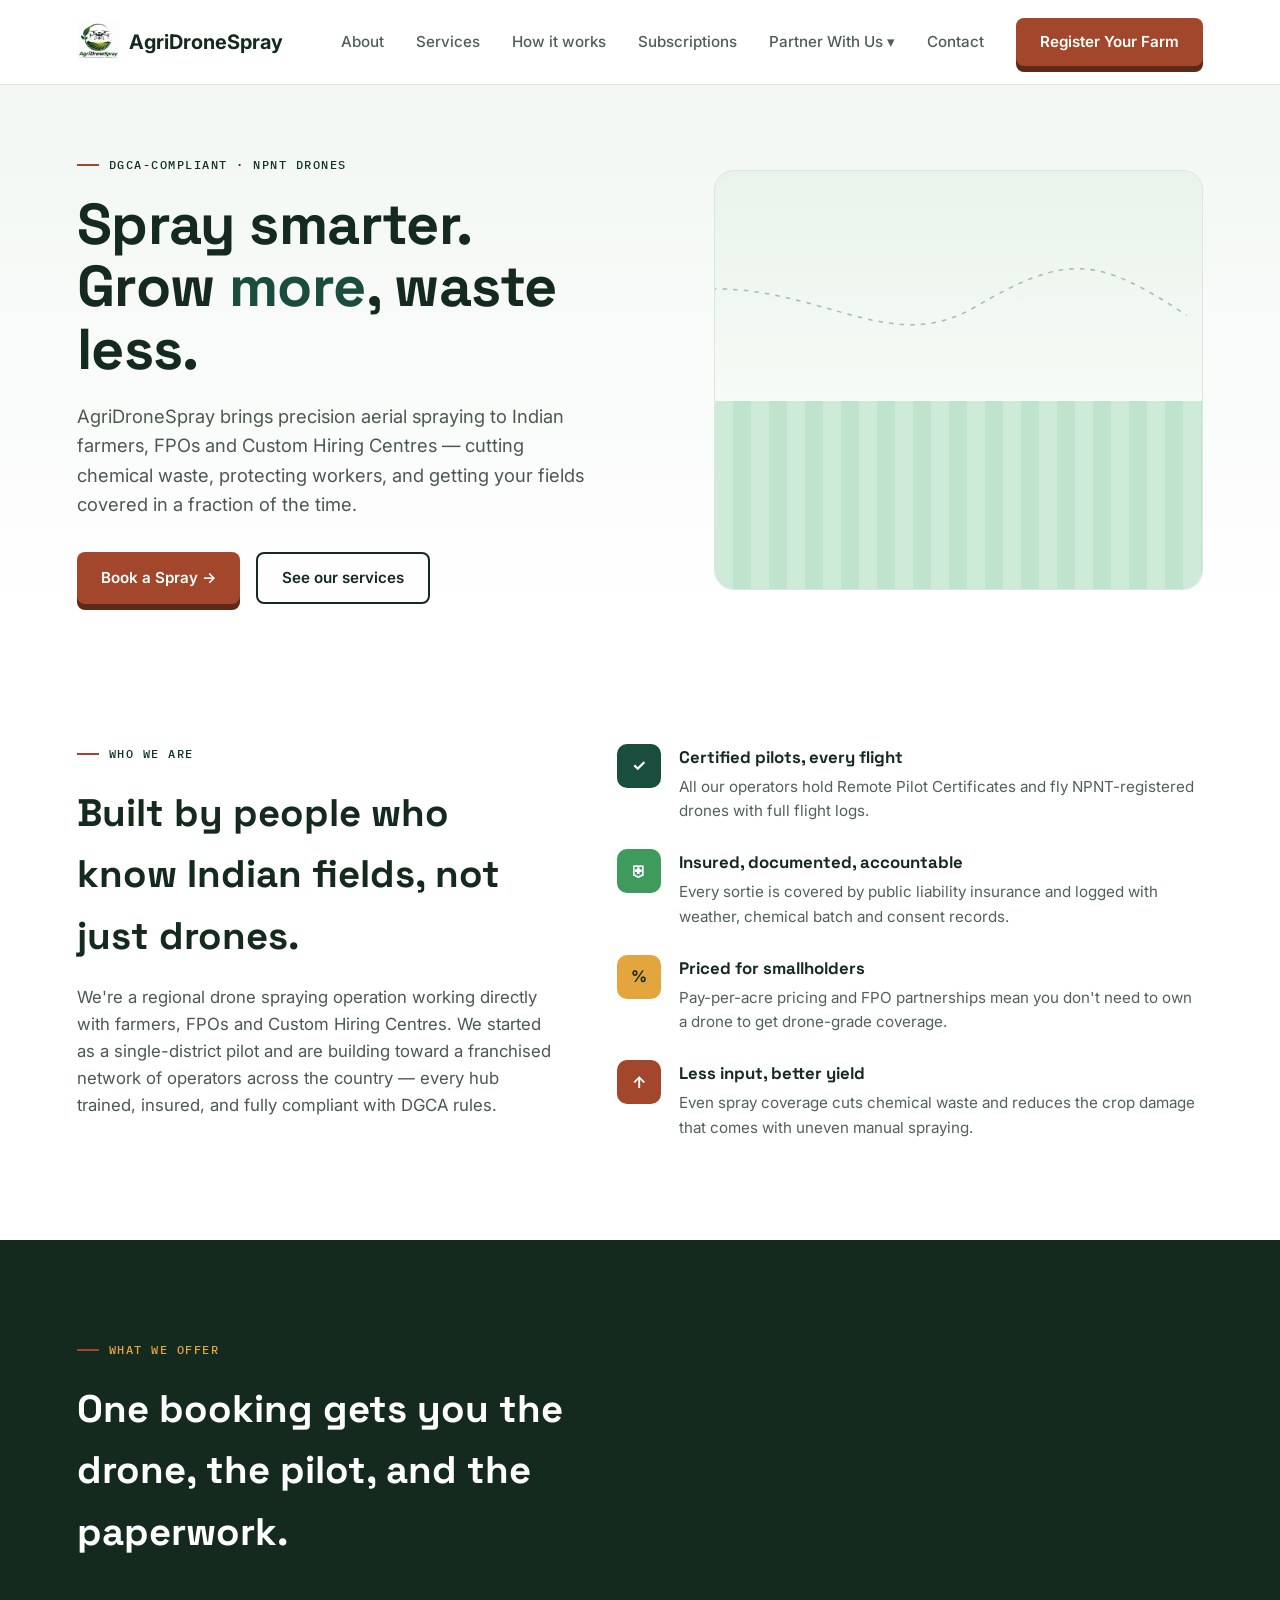
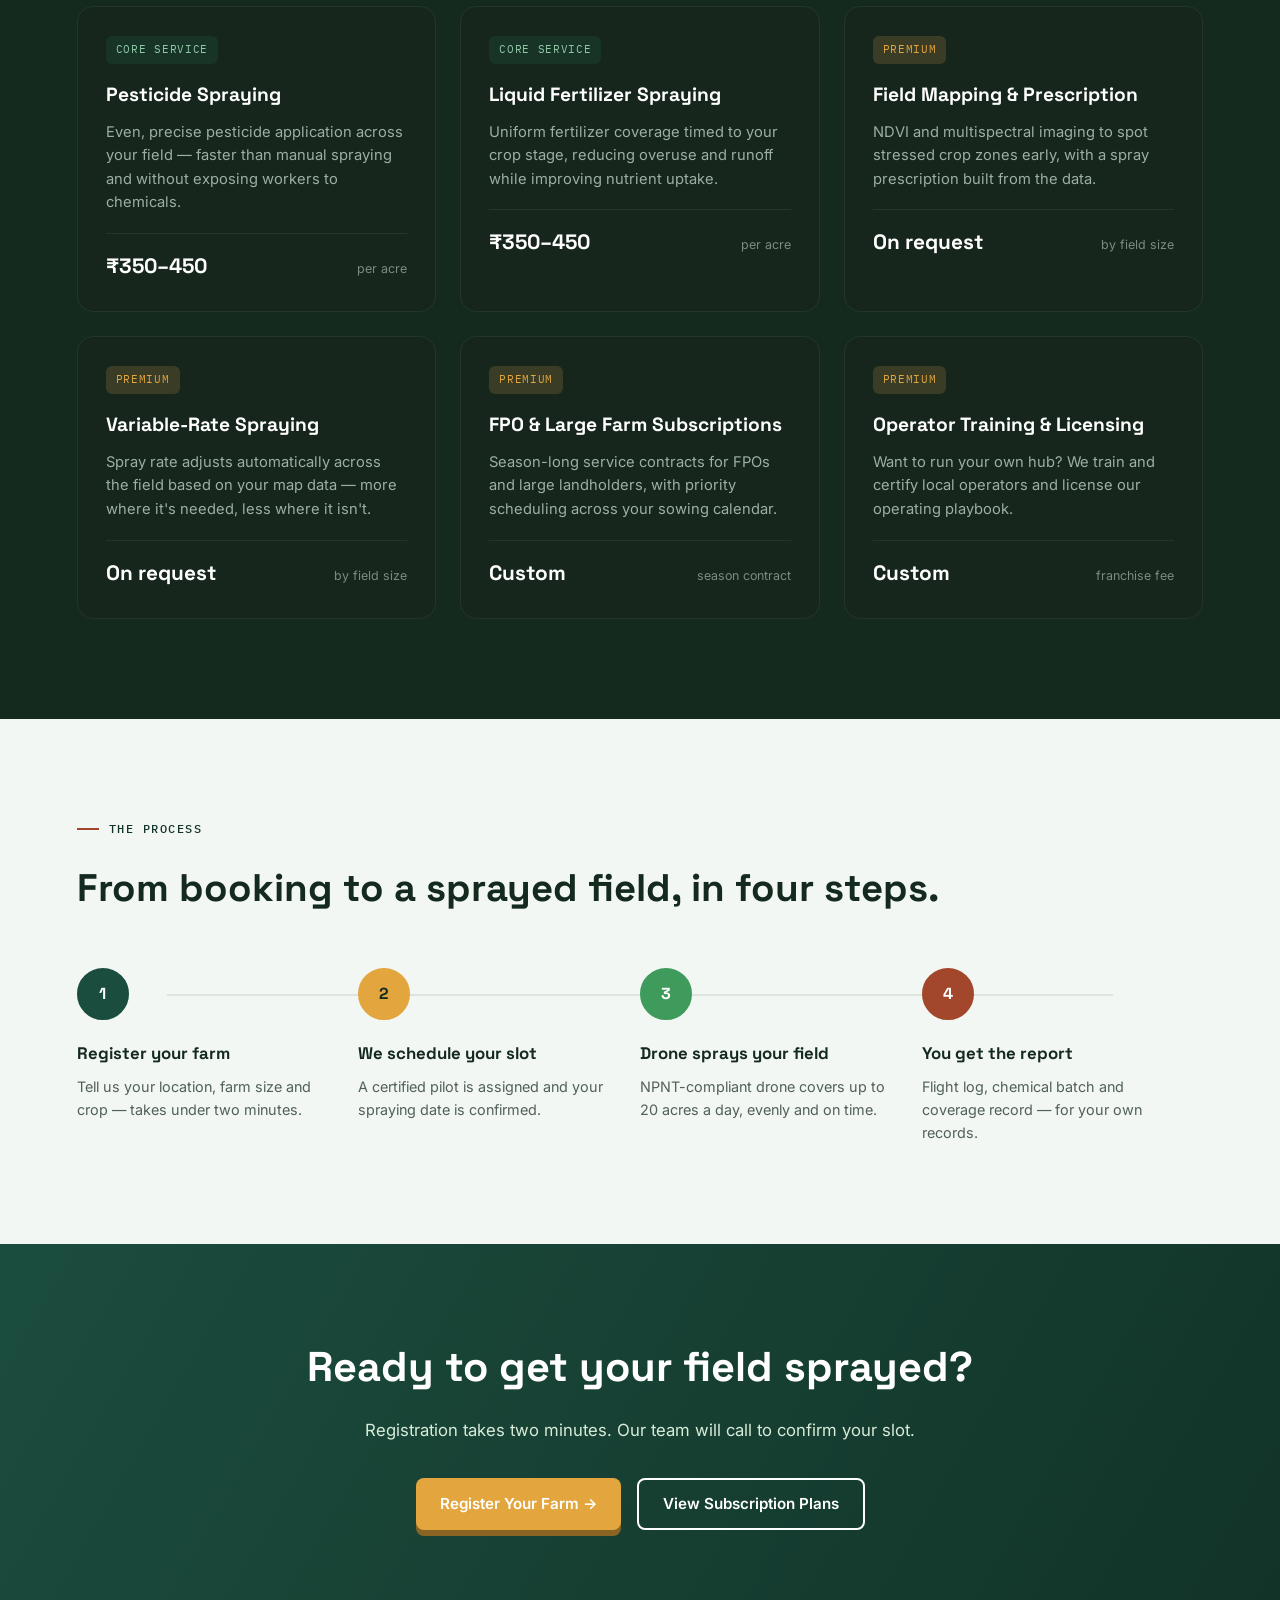
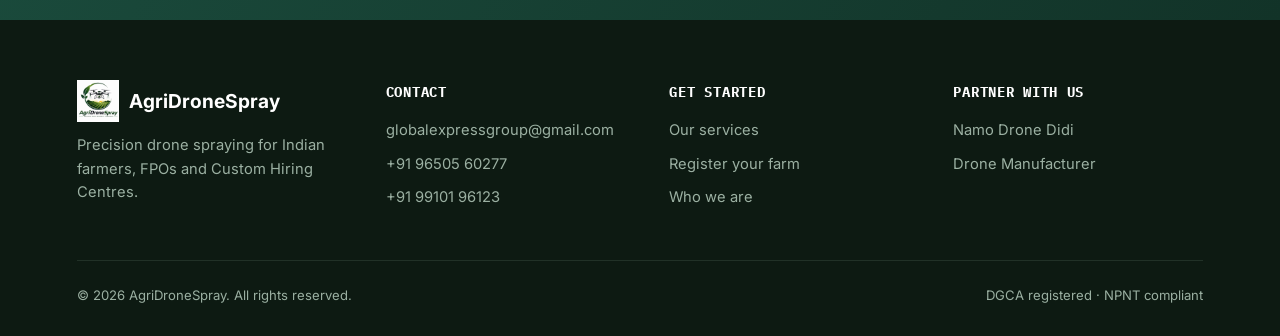
==== index.html @ b26be1b6 "Renamed file" ====
<!DOCTYPE html>
<html lang="en">
<head>
<meta charset="UTF-8">
<meta name="viewport" content="width=device-width, initial-scale=1.0">
<title>AgriDroneSpray — Precision Drone Spraying for Indian Farms</title>
<link rel="icon" type="image/png" href="images/agrilogo.png">
<link rel="preconnect" href="https://fonts.googleapis.com">
<link href="https://fonts.googleapis.com/css2?family=Space+Grotesk:wght@500;600;700&family=Inter:wght@400;500;600;700&family=IBM+Plex+Mono:wght@500&display=swap" rel="stylesheet">
<link rel="stylesheet" href="style.css">
</head>
<body>
<div id="home-page">

  <nav>
    <div class="logo">
    <img src="images/agrilogo.png" alt="Agri Logo" class="logo-mark">
      AgriDroneSpray
    </div>
    <div class="nav-links">
      <a class="link" href="#about">About</a>
      <a class="link" href="#services">Services</a>
      <a class="link" href="#how">How it works</a>
      <a class="link" onclick="showPage('subscribe')" style="cursor:pointer;">Subscriptions</a>
      <div class="dropdown" id="partner-dropdown">
        <a class="link dropdown-toggle" onclick="toggleDropdown(event)">Partner With Us ▾</a>
        <div class="dropdown-menu">
          <a href="https://docs.google.com/forms/d/e/1FAIpQLSezo7x4SZkI5Ug528nwZWpwgu4HiYxoPdIJz7jRpflZesdfiA/viewform?usp=publish-editor" target="_blank" rel="noopener noreferrer">Namo Drone Didi<span class="sub-label">Register as a woman drone pilot</span></a>
          <a href="https://docs.google.com/forms/d/e/1FAIpQLSfd8u_MVBABeG5TDL6mk4-8PeZevK_sm74b-hEuBDDJDRCDsw/viewform?usp=publish-editor" target="_blank" rel="noopener noreferrer">Drone Manufacturer<span class="sub-label">Register as a hardware supplier</span></a>
        </div>
      </div>
      <a class="link" href="#contact">Contact</a>
      <a class="btn btn-primary" href="https://docs.google.com/forms/d/e/1FAIpQLScYnKKK-byx_Y8SdkagxnxbbaeSUS8AXygkr1INLG9EoblY4w/viewform?usp=publish-editor" target="_blank" rel="noopener noreferrer">Register Your Farm</a>
    </div>
  </nav>

  <section class="hero">
    <div>
      <div class="eyebrow">DGCA-compliant · NPNT drones</div>
      <h1>Spray smarter.<br>Grow <span class="hl">more</span>, waste less.</h1>
      <p class="sub">AgriDroneSpray brings precision aerial spraying to Indian farmers, FPOs and Custom Hiring Centres — cutting chemical waste, protecting workers, and getting your fields covered in a fraction of the time.</p>
      <div class="hero-ctas">
        <a class="btn btn-primary" href="https://docs.google.com/forms/d/e/1FAIpQLScYnKKK-byx_Y8SdkagxnxbbaeSUS8AXygkr1INLG9EoblY4w/viewform?usp=publish-editor" target="_blank" rel="noopener noreferrer">Book a Spray →</a>
        <a class="btn btn-outline" href="#services">See our services</a>
      </div>

    </div>

    <div class="scene" aria-hidden="true">
      <div class="field-rows"></div>
      <svg class="flight-path" viewBox="0 0 640 260" width="100%" height="100%">
        <path class="path-line" d="M -60 40 C 120 10, 220 130, 340 60 S 500 -10, 620 70" stroke="#1B4D3E" stroke-width="2" fill="none" opacity="0.35"/>
        <g class="drone-group">
          <g transform="translate(-18,-14)">
            <circle cx="0" cy="24" r="3" fill="#3E9B5C" class="droplet"/>
            <circle cx="10" cy="24" r="3" fill="#3E9B5C" class="droplet"/>
            <circle cx="20" cy="24" r="3" fill="#3E9B5C" class="droplet"/>
            <line x1="-4" y1="4" x2="36" y2="4" stroke="#152A1F" stroke-width="2"/>
            <line x1="16" y1="-6" x2="16" y2="14" stroke="#152A1F" stroke-width="2"/>
            <circle cx="-4" cy="4" r="6" fill="none" stroke="#1B4D3E" stroke-width="2"/>
            <circle cx="36" cy="4" r="6" fill="none" stroke="#1B4D3E" stroke-width="2"/>
            <rect x="10" y="2" width="12" height="8" rx="2" fill="#E3A63E"/>
          </g>
        </g>
      </svg>
    </div>
  </section>


  <section class="about" id="about">
    <div class="about-grid">
      <div>
        <div class="eyebrow">Who we are</div>
        <h2>Built by people who know Indian fields, not just drones.</h2>
        <p class="about-lead" style="margin-top:18px;">We're a regional drone spraying operation working directly with farmers, FPOs and Custom Hiring Centres. We started as a single-district pilot and are building toward a franchised network of operators across the country — every hub trained, insured, and fully compliant with DGCA rules.</p>
      </div>
      <div class="value-list">
        <div class="value-item">
          <div class="value-icon" style="background:var(--cobalt);">✓</div>
          <div><h3>Certified pilots, every flight</h3><p>All our operators hold Remote Pilot Certificates and fly NPNT-registered drones with full flight logs.</p></div>
        </div>
        <div class="value-item">
          <div class="value-icon" style="background:var(--leaf);">⛨</div>
          <div><h3>Insured, documented, accountable</h3><p>Every sortie is covered by public liability insurance and logged with weather, chemical batch and consent records.</p></div>
        </div>
        <div class="value-item">
          <div class="value-icon" style="background:var(--marigold); color:var(--ink);">%</div>
          <div><h3>Priced for smallholders</h3><p>Pay-per-acre pricing and FPO partnerships mean you don't need to own a drone to get drone-grade coverage.</p></div>
        </div>
        <div class="value-item">
          <div class="value-icon" style="background:var(--chili);">↑</div>
          <div><h3>Less input, better yield</h3><p>Even spray coverage cuts chemical waste and reduces the crop damage that comes with uneven manual spraying.</p></div>
        </div>
      </div>
    </div>
  </section>

 
  <section class="services" id="services">
    <div class="eyebrow">What we offer</div>
    <h2>One booking gets you the drone, the pilot, and the paperwork.</h2>
    <div class="service-grid">
      <div class="service-card">
        <span class="tag tag-core">Core service</span>
        <h3>Pesticide Spraying</h3>
        <p>Even, precise pesticide application across your field — faster than manual spraying and without exposing workers to chemicals.</p>
        <div class="price-row"><span class="price">₹350–450</span><span class="price-unit">per acre</span></div>
      </div>
      <div class="service-card">
        <span class="tag tag-core">Core service</span>
        <h3>Liquid Fertilizer Spraying</h3>
        <p>Uniform fertilizer coverage timed to your crop stage, reducing overuse and runoff while improving nutrient uptake.</p>
        <div class="price-row"><span class="price">₹350–450</span><span class="price-unit">per acre</span></div>
      </div>
      <div class="service-card">
        <span class="tag tag-premium">Premium</span>
        <h3>Field Mapping & Prescription</h3>
        <p>NDVI and multispectral imaging to spot stressed crop zones early, with a spray prescription built from the data.</p>
        <div class="price-row"><span class="price">On request</span><span class="price-unit">by field size</span></div>
      </div>
      <div class="service-card">
        <span class="tag tag-premium">Premium</span>
        <h3>Variable-Rate Spraying</h3>
        <p>Spray rate adjusts automatically across the field based on your map data — more where it's needed, less where it isn't.</p>
        <div class="price-row"><span class="price">On request</span><span class="price-unit">by field size</span></div>
      </div>
      <div class="service-card">
        <span class="tag tag-premium">Premium</span>
        <h3>FPO & Large Farm Subscriptions</h3>
        <p>Season-long service contracts for FPOs and large landholders, with priority scheduling across your sowing calendar.</p>
        <div class="price-row"><span class="price">Custom</span><span class="price-unit">season contract</span></div>
      </div>
      <div class="service-card">
        <span class="tag tag-premium">Premium</span>
        <h3>Operator Training & Licensing</h3>
        <p>Want to run your own hub? We train and certify local operators and license our operating playbook.</p>
        <div class="price-row"><span class="price">Custom</span><span class="price-unit">franchise fee</span></div>
      </div>
    </div>
  </section>

  
  <section class="how" id="how">
    <div class="eyebrow">The process</div>
    <h2>From booking to a sprayed field, in four steps.</h2>
    <div class="steps">
      <div class="step">
        <div class="step-num">1</div>
        <h3>Register your farm</h3>
        <p>Tell us your location, farm size and crop — takes under two minutes.</p>
      </div>
      <div class="step">
        <div class="step-num">2</div>
        <h3>We schedule your slot</h3>
        <p>A certified pilot is assigned and your spraying date is confirmed.</p>
      </div>
      <div class="step">
        <div class="step-num">3</div>
        <h3>Drone sprays your field</h3>
        <p>NPNT-compliant drone covers up to 20 acres a day, evenly and on time.</p>
      </div>
      <div class="step">
        <div class="step-num">4</div>
        <h3>You get the report</h3>
        <p>Flight log, chemical batch and coverage record — for your own records.</p>
      </div>
    </div>
  </section>

 
  <section class="cta-band">
    <h2>Ready to get your field sprayed?</h2>
    <p>Registration takes two minutes. Our team will call to confirm your slot.</p>
    <div style="display:flex; gap:16px; justify-content:center; flex-wrap:wrap;">
      <a class="btn btn-primary" href="https://docs.google.com/forms/d/e/1FAIpQLScYnKKK-byx_Y8SdkagxnxbbaeSUS8AXygkr1INLG9EoblY4w/viewform?usp=publish-editor" target="_blank" rel="noopener noreferrer">Register Your Farm →</a>
      <a class="btn btn-outline" style="border-color:white; color:white;" onclick="showPage('subscribe')">View Subscription Plans</a>
    </div>
  </section>

 
  <footer id="contact">
    <div class="footer-grid">
      <div>
        <div class="footer-logo" style="display:flex; align-items:center; gap:10px;">
          <img src="images/agrilogo.png" alt="Agri Logo" class="logo-mark">
          AgriDroneSpray
        </div>
        <p style="max-width:280px;">Precision drone spraying for Indian farmers, FPOs and Custom Hiring Centres.</p>
      </div>
      <div>
        <h4>Contact</h4>
        <a href="mailto:globalexpressgroup@gmail.com">globalexpressgroup@gmail.com</a>
        <a href="tel:+919650560277">+91 96505 60277</a>
        <a href="tel:+919910196123">+91 99101 96123</a>
      </div>
      <div>
        <h4>Get started</h4>
        <a href="#services">Our services</a>
        <a href="https://docs.google.com/forms/d/e/1FAIpQLScYnKKK-byx_Y8SdkagxnxbbaeSUS8AXygkr1INLG9EoblY4w/viewform?usp=publish-editor" target="_blank" rel="noopener noreferrer">Register your farm</a>
        <a href="#about">Who we are</a>
      </div>
      <div>
        <h4>Partner with us</h4>
        <a href="https://docs.google.com/forms/d/e/1FAIpQLSezo7x4SZkI5Ug528nwZWpwgu4HiYxoPdIJz7jRpflZesdfiA/viewform?usp=publish-editor" target="_blank" rel="noopener noreferrer">Namo Drone Didi</a>
        <a href="https://docs.google.com/forms/d/e/1FAIpQLSfd8u_MVBABeG5TDL6mk4-8PeZevK_sm74b-hEuBDDJDRCDsw/viewform?usp=publish-editor" target="_blank" rel="noopener noreferrer">Drone Manufacturer</a>
      </div>
    </div>
    <div class="bottom-bar">
      <span>© 2026 AgriDroneSpray. All rights reserved.</span>
      <span>DGCA registered · NPNT compliant</span>
    </div>
  </footer>
</div>

<div id="subscribe-page">
  <nav>
    <div class="logo">
      <img src="images/agrilogo.png" alt="Agri Logo" class="logo-mark">
      AgriDroneSpray
    </div>
    <div class="nav-links">
      <a class="btn btn-outline" onclick="showPage('home')">← Back to Home</a>
    </div>
  </nav>

  <div class="plans-hero">
    <div class="eyebrow" style="justify-content:center;">Subscription plans</div>
    <h1>Pick a plan, we'll cover the rest of the season</h1>
    <p>Subscribe once and skip re-booking for every spray — our team confirms each visit with you in advance.</p>
  </div>

  <div class="plans-grid" id="plans-grid">
    <div class="plan-card">
      <h3>Pay-As-You-Spray</h3>
      <p class="plan-desc">No commitment — book and pay for each visit as you need it.</p>
      <div class="plan-price">₹350–450<span class="unit"> / acre / visit</span></div>
      <ul class="plan-features">
        <li>Pesticide or fertilizer spraying</li>
        <li>Certified pilot & NPNT-compliant drone</li>
        <li>Flight log & coverage report</li>
        <li>Book any time, no lock-in</li>
      </ul>
      <button class="btn btn-outline btn-block" onclick="openSubscriptionForm('Pay-As-You-Spray')">Subscribe Now</button>
    </div>

    <div class="plan-card featured">
      <span class="plan-badge">Most popular</span>
      <h3>Seasonal Plan</h3>
      <p class="plan-desc">Two scheduled sprayings across your crop's growth cycle, at a discounted rate.</p>
      <div class="plan-price">₹640<span class="unit"> / acre / season</span></div>
      <ul class="plan-features">
        <li>2 sprayings across the season</li>
        <li>Priority scheduling over pay-per-visit</li>
        <li>Free field consultation before first visit</li>
        <li>Locked-in seasonal rate</li>
      </ul>
      <button class="btn btn-primary btn-block" onclick="openSubscriptionForm('Seasonal Plan')">Subscribe Now</button>
    </div>

    <div class="plan-card">
      <h3>Annual Grower Plan</h3>
      <p class="plan-desc">Best for multi-crop farms and FPOs spraying across more than one season a year.</p>
      <div class="plan-price">₹1,150<span class="unit"> / acre / year</span></div>
      <ul class="plan-features">
        <li>Up to 4 sprayings across the year</li>
        <li>Top priority scheduling</li>
        <li>Free NDVI field map, once a year</li>
        <li>Dedicated account contact</li>
      </ul>
      <button class="btn btn-outline btn-block" onclick="openSubscriptionForm('Annual Grower Plan')">Subscribe Now</button>
    </div>
  </div>
</div>

<script src="script.js"></script>
<script>
 
  var GOOGLE_FORMS = {
    subscription: "https://docs.google.com/forms/d/e/1FAIpQLScl67FDe9LzOm6SFFsbCEMr2iofjRhIvAct-5kkSAQ00BEtBw/viewform?usp=publish-editor"
  };

  function openSubscriptionForm(planName) {
    var url = GOOGLE_FORMS.subscription + "?usp=pp_url&entry.111111111=" + encodeURIComponent(planName);
    window.open(url, "_blank", "noopener,noreferrer");
  }
</script>

</body>
</html>
---- style.css ----
:root{
    --ink:#152A1F;
    --paper:#FFFFFF;
    --cobalt:#1B4D3E;
    --cobalt-dark:#123328;
    --marigold:#E3A63E;
    --chili:#A2472B;
    --leaf:#3E9B5C;
    --mist:#F2F7F3;
    --line:#DCE6DE;
  }
  *{box-sizing:border-box; margin:0; padding:0;}
  html{scroll-behavior:smooth;}
  body{
    font-family:'Inter', sans-serif;
    color:var(--ink);
    background:var(--paper);
    line-height:1.6;
    overflow-x:hidden;
  }
  h1,h2,h3,.display{font-family:'Space Grotesk', sans-serif;}
  .mono{font-family:'IBM Plex Mono', monospace; letter-spacing:0.04em; text-transform:uppercase;}
  a{color:inherit; text-decoration:none;}
  img{max-width:100%; display:block;}

  /* ---------- NAV ---------- */
  nav{
    position:sticky; top:0; z-index:100;
    display:flex; align-items:center; justify-content:space-between;
    padding:18px 6vw;
    background:rgba(255,255,255,0.92);
    backdrop-filter:blur(8px);
    border-bottom:1px solid var(--line);
  }
  .logo{display:flex; align-items:center; gap:10px; font-weight:700; font-size:1.25rem;}
  .logo-mark{width:42px; height:42px; flex-shrink:0; object-fit:contain;}
  .nav-links{display:flex; align-items:center; gap:32px;}
  .nav-links a.link{font-size:0.95rem; font-weight:500; color:var(--ink); opacity:0.75; transition:opacity .2s;}
  .nav-links a.link:hover{opacity:1;}
  .dropdown{position:relative;}
  .dropdown-toggle{cursor:pointer; display:inline-flex; align-items:center; gap:4px;}
  .dropdown-menu{
    position:absolute; top:160%; left:0; background:white; border:1px solid var(--line);
    border-radius:12px; box-shadow:0 16px 36px -14px rgba(20,27,34,0.25); min-width:250px;
    padding:8px; display:none; flex-direction:column; gap:2px; z-index:50;
  }
  .dropdown.open .dropdown-menu{display:flex;}
  .dropdown-menu a{padding:10px 12px; border-radius:8px; font-size:0.9rem; font-weight:600; color:var(--ink); opacity:1; display:block;}
  .dropdown-menu a:hover{background:var(--mist);}
  .dropdown-menu a .sub-label{display:block; font-size:0.78rem; color:#7C8B7F; font-weight:400; margin-top:2px;}
  .btn{
    display:inline-flex; align-items:center; justify-content:center; gap:8px;
    padding:12px 24px; border-radius:8px; font-weight:600; font-size:0.95rem;
    cursor:pointer; border:none; transition:transform .15s ease, box-shadow .15s ease;
  }
  .btn:hover{transform:translateY(-2px);}
  .btn-primary{background:var(--chili); color:white; box-shadow:0 6px 0 #5C2A18;}
  .btn-primary:hover{box-shadow:0 8px 0 #5C2A18;}
  .btn-primary:active{transform:translateY(2px); box-shadow:0 3px 0 #5C2A18;}
  .btn-outline{background:transparent; color:var(--ink); border:2px solid var(--ink);}
  .btn-block{width:100%;}

  section{padding:100px 6vw;}
  .eyebrow{
    font-family:'IBM Plex Mono', monospace; font-size:0.78rem; letter-spacing:0.12em;
    text-transform:uppercase; color:var(--cobalt-dark); font-weight:500;
    display:flex; align-items:center; gap:10px; margin-bottom:18px;
  }
  .eyebrow::before{content:''; width:22px; height:2px; background:var(--chili); display:inline-block;}

  /* ---------- HERO ---------- */
  .hero{
    padding:70px 6vw 40px;
    display:grid; grid-template-columns:1.1fr 0.9fr; gap:40px; align-items:center;
    background:linear-gradient(180deg, var(--mist) 0%, #ffffff 100%);
  }
  .hero h1{font-size:clamp(2.4rem, 4.5vw, 3.6rem); line-height:1.08; font-weight:700; letter-spacing:-0.01em;}
  .hero h1 .hl{color:var(--cobalt);}
  .hero p.sub{font-size:1.15rem; color:#4B5850; margin:22px 0 32px; max-width:520px;}
  .hero-ctas{display:flex; gap:16px; flex-wrap:wrap;}
  .hero-stats{display:flex; gap:34px; margin-top:48px; flex-wrap:wrap;}
  .stat-num{font-family:'Space Grotesk'; font-size:1.7rem; font-weight:700; color:var(--ink);}
  .stat-label{font-size:0.82rem; color:#5F6E64; font-family:'IBM Plex Mono'; text-transform:uppercase; letter-spacing:0.05em;}

  /* Drone animation scene */
  .scene{
    position:relative; height:420px; background:linear-gradient(180deg,#E9F3EC 0%, #F8FBF7 60%, #EAF7EE 100%);
    border-radius:20px; overflow:hidden; border:1px solid var(--line);
  }
  .field-rows{position:absolute; bottom:0; left:0; right:0; height:45%;
    background:repeating-linear-gradient(90deg, #CDEBD8 0px, #CDEBD8 18px, #BFE3CD 18px, #BFE3CD 36px);
  }
  .flight-path{position:absolute; top:60px; left:0; width:100%; height:260px;}
  .drone-group{offset-path: path('M -60 40 C 120 10, 220 130, 340 60 S 500 -10, 620 70'); animation: fly 7s linear infinite;}
  @keyframes fly{
    0%{offset-distance:0%;}
    100%{offset-distance:100%;}
  }
  .droplet{animation: drop 1.4s ease-in infinite;}
  .droplet:nth-child(2){animation-delay:.3s;}
  .droplet:nth-child(3){animation-delay:.6s;}
  @keyframes drop{
    0%{opacity:0; transform:translateY(-4px);}
    30%{opacity:1;}
    100%{opacity:0; transform:translateY(30px);}
  }
  .path-line{stroke-dasharray:6 8; animation:dash 1.4s linear infinite;}
  @keyframes dash{ to { stroke-dashoffset:-28; } }
  @media (prefers-reduced-motion: reduce){
    .drone-group, .droplet, .path-line{animation:none !important;}
  }

  /* ---------- ABOUT ---------- */
  .about{background:var(--paper);}
  .about-grid{display:grid; grid-template-columns:0.9fr 1.1fr; gap:60px; align-items:start;}
  .about h2{font-size:clamp(1.9rem,3vw,2.6rem); font-weight:700; margin-bottom:8px;}
  .about-lead{font-size:1.05rem; color:#4B5850;}
  .value-list{display:flex; flex-direction:column; gap:26px;}
  .value-item{display:flex; gap:18px;}
  .value-icon{
    width:44px; height:44px; border-radius:10px; flex-shrink:0;
    display:flex; align-items:center; justify-content:center; font-weight:700; color:white;
  }
  .value-item h3{font-size:1.05rem; margin-bottom:4px;}
  .value-item p{font-size:0.95rem; color:#52605A;}

  /* ---------- SERVICES ---------- */
  .services{background:var(--ink); color:white;}
  .services .eyebrow{color:var(--marigold);}
  .services h2{color:white; font-size:clamp(1.9rem,3vw,2.6rem); font-weight:700; margin-bottom:44px; max-width:560px;}
  .service-grid{display:grid; grid-template-columns:repeat(3, 1fr); gap:24px;}
  .service-card{
    background:#16261C; border-radius:16px; padding:28px; border:1px solid #243627;
    transition:transform .2s ease, border-color .2s ease;
  }
  .service-card:hover{transform:translateY(-6px); border-color:var(--cobalt);}
  .tag{
    display:inline-block; font-family:'IBM Plex Mono'; font-size:0.7rem; text-transform:uppercase;
    letter-spacing:0.06em; padding:5px 10px; border-radius:6px; margin-bottom:16px;
  }
  .tag-core{background:rgba(27,77,62,0.35); color:#8FC9A8;}
  .tag-premium{background:rgba(201,151,75,0.2); color:var(--marigold);}
  .service-card h3{font-size:1.2rem; margin-bottom:10px;}
  .service-card p{font-size:0.92rem; color:#9BB0A2;}
  .price-row{margin-top:18px; padding-top:16px; border-top:1px solid #243627; display:flex; justify-content:space-between; align-items:baseline;}
  .price{font-family:'Space Grotesk'; font-weight:700; font-size:1.3rem; color:white;}
  .price-unit{font-size:0.78rem; color:#7C8B7F;}

  /* ---------- HOW IT WORKS ---------- */
  .how{background:var(--mist);}
  .how h2{font-size:clamp(1.9rem,3vw,2.6rem); font-weight:700; margin-bottom:50px;}
  .steps{display:grid; grid-template-columns:repeat(4,1fr); gap:0; position:relative;}
  .steps::before{content:''; position:absolute; top:26px; left:8%; right:8%; height:2px; background:var(--line); z-index:0;}
  .step{position:relative; z-index:1; padding-right:20px;}
  .step-num{
    width:52px; height:52px; border-radius:50%; background:var(--paper); border:2px solid var(--ink);
    display:flex; align-items:center; justify-content:center; font-family:'Space Grotesk'; font-weight:700;
    margin-bottom:20px;
  }
  .step:nth-child(1) .step-num{background:var(--cobalt); color:white; border-color:var(--cobalt);}
  .step:nth-child(2) .step-num{background:var(--marigold); color:var(--ink); border-color:var(--marigold);}
  .step:nth-child(3) .step-num{background:var(--leaf); color:white; border-color:var(--leaf);}
  .step:nth-child(4) .step-num{background:var(--chili); color:white; border-color:var(--chili);}
  .step h3{font-size:1.05rem; margin-bottom:8px;}
  .step p{font-size:0.9rem; color:#52605A;}

  /* ---------- CTA BAND ---------- */
  .cta-band{
    background:linear-gradient(120deg, var(--cobalt) 0%, var(--cobalt-dark) 100%);
    color:white; text-align:center; padding:90px 6vw;
  }
  .cta-band h2{font-size:clamp(1.8rem,3.4vw,2.6rem); font-weight:700; margin-bottom:16px;}
  .cta-band p{color:#D8ECD9; margin-bottom:34px; font-size:1.05rem;}
  .cta-band .btn-primary{background:var(--marigold); color:white; box-shadow:0 6px 0 #8A6423;}
  .cta-band .btn-primary:hover{box-shadow:0 8px 0 #8A6423;}

  /* ---------- FOOTER / CONTACT ---------- */
  footer{background:#0D1A12; color:#9BB0A2; padding:60px 6vw 30px;}
  .footer-grid{display:grid; grid-template-columns:1.1fr 1fr 1fr 1fr; gap:34px; padding-bottom:40px; border-bottom:1px solid #213127;}
  .footer-logo{color:white; font-weight:700; font-size:1.2rem; margin-bottom:12px;}
  footer h4{color:white; font-size:0.9rem; margin-bottom:16px; font-family:'IBM Plex Mono'; text-transform:uppercase; letter-spacing:0.05em;}
  footer p, footer a{font-size:0.92rem; margin-bottom:10px; display:block;}
  footer a:hover{color:white;}
  .bottom-bar{padding-top:24px; font-size:0.82rem; display:flex; justify-content:space-between; flex-wrap:wrap; gap:10px;}

  /* ---------- SUBSCRIBE PAGE ---------- */
  #subscribe-page{display:none;}
  .plans-hero{background:linear-gradient(180deg, var(--mist), white); padding:60px 6vw 20px; text-align:center;}
  .plans-hero h1{font-size:clamp(1.9rem,3.5vw,2.6rem); font-weight:700;}
  .plans-hero p{color:#4B5850; max-width:560px; margin:14px auto 0;}
  .plans-grid{
    display:grid; grid-template-columns:repeat(3,1fr); gap:24px;
    max-width:1100px; margin:0 auto; padding:50px 6vw 100px;
  }
  .plan-card{
    border:1.5px solid var(--line); border-radius:18px; padding:32px 28px; background:white;
    display:flex; flex-direction:column;
  }
  .plan-card.featured{border-color:var(--cobalt); box-shadow:0 20px 50px -24px rgba(27,77,62,0.35); position:relative;}
  .plan-badge{
    position:absolute; top:-13px; left:28px; background:var(--cobalt); color:white;
    font-family:'IBM Plex Mono'; font-size:0.7rem; text-transform:uppercase; letter-spacing:0.06em;
    padding:5px 12px; border-radius:20px;
  }
  .plan-card h3{font-size:1.2rem; margin-bottom:6px;}
  .plan-card .plan-desc{font-size:0.9rem; color:#52605A; margin-bottom:20px;}
  .plan-price{font-family:'Space Grotesk'; font-size:2rem; font-weight:700; margin-bottom:2px;}
  .plan-price .unit{font-family:'Inter'; font-size:0.9rem; font-weight:500; color:#7C8B7F;}
  .plan-features{list-style:none; margin:22px 0 28px; flex-grow:1;}
  .plan-features li{
    font-size:0.9rem; color:#33402F; padding-left:24px; position:relative; margin-bottom:12px;
  }
  .plan-features li::before{content:'✓'; position:absolute; left:0; color:var(--leaf); font-weight:700;}

 
  @media (max-width:900px){
    .hero{grid-template-columns:1fr;}
    .about-grid{grid-template-columns:1fr; gap:36px;}
    .service-grid{grid-template-columns:1fr;}
    .steps{grid-template-columns:1fr; gap:30px;}
    .steps::before{display:none;}
    .footer-grid{grid-template-columns:1fr; gap:28px;}
    .plans-grid{grid-template-columns:1fr;}
    .nav-links{display:none;}
  }
  :focus-visible{outline:3px solid var(--cobalt); outline-offset:2px;}
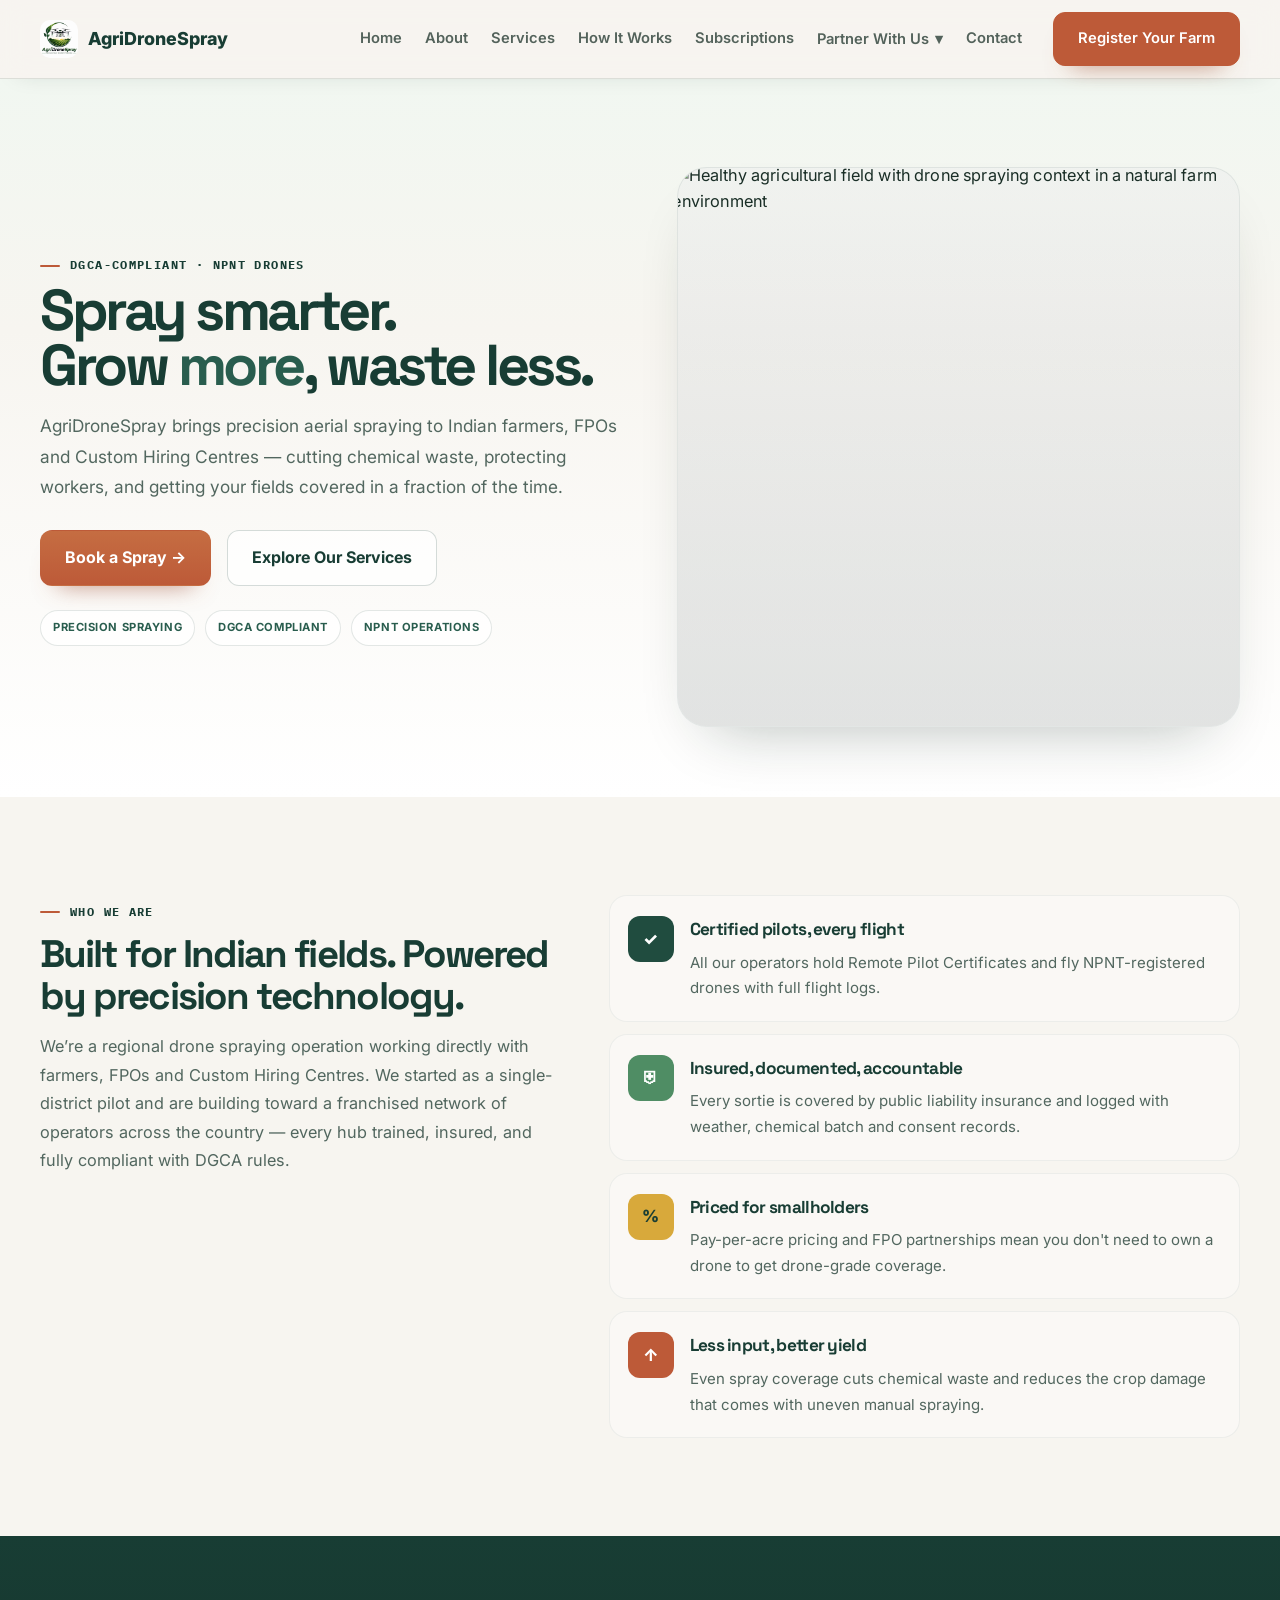
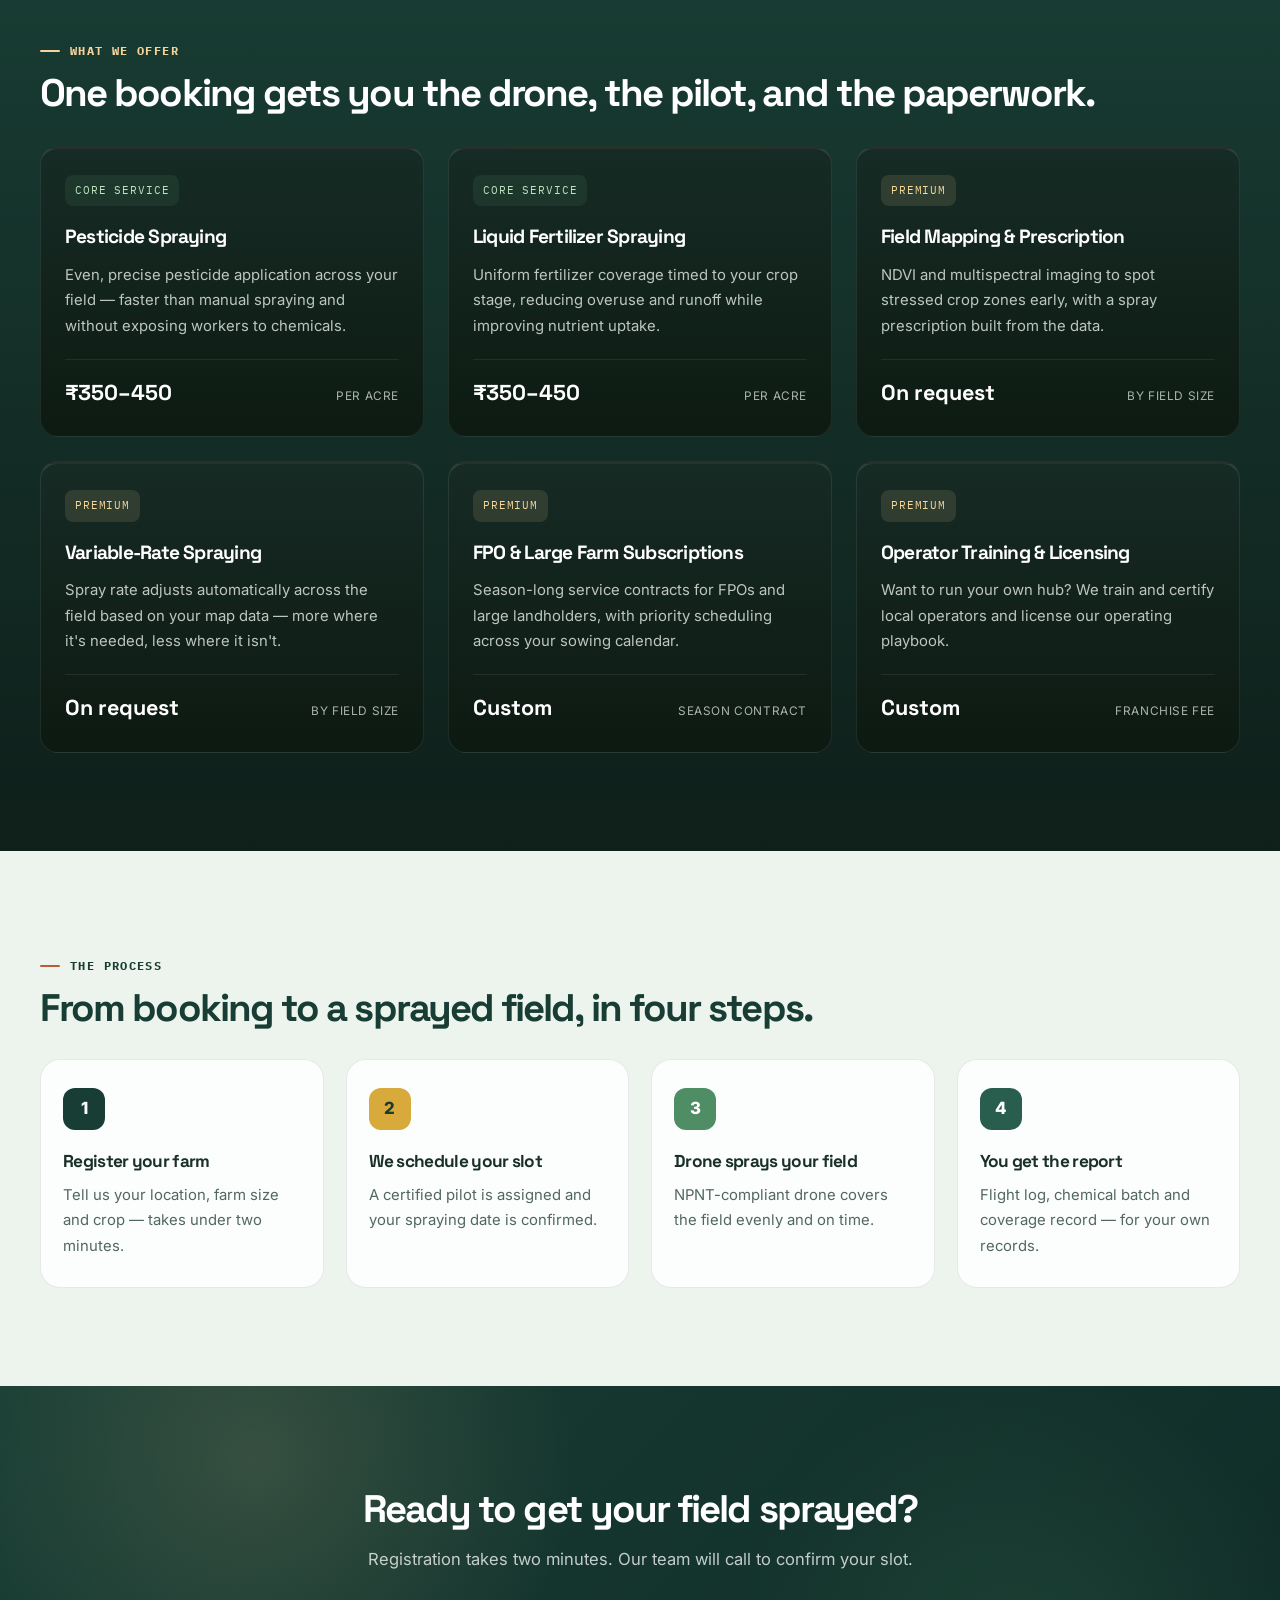
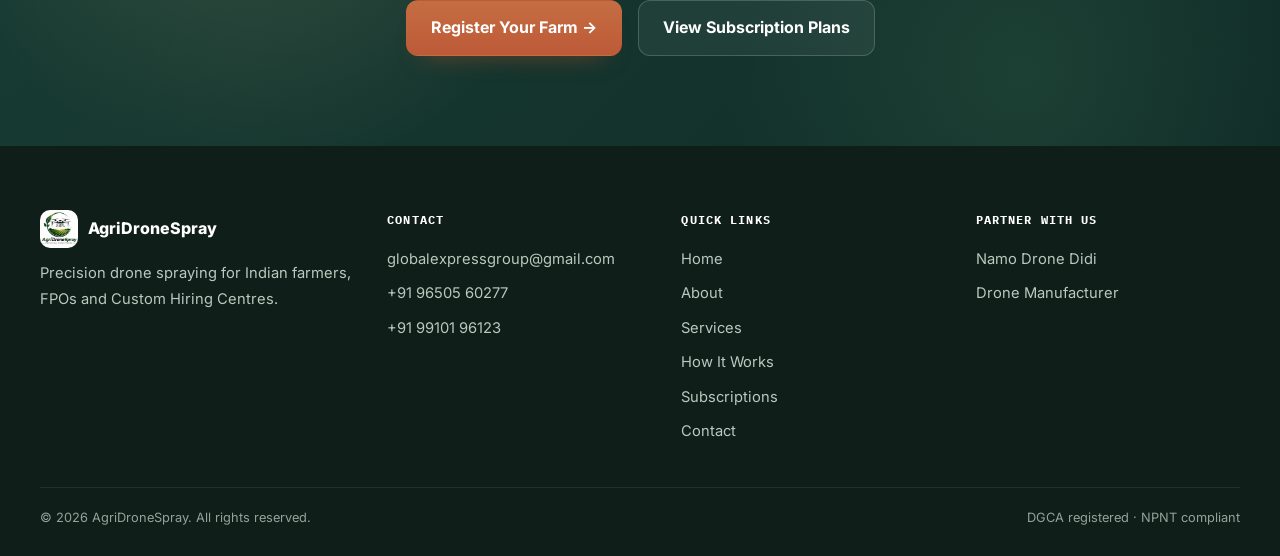
==== commit f0f55bb1: "Updated UI" ====
--- a/index.html
+++ b/index.html
@@ -1,289 +1,249 @@
 <!DOCTYPE html>
 <html lang="en">
 <head>
-<meta charset="UTF-8">
-<meta name="viewport" content="width=device-width, initial-scale=1.0">
-<title>AgriDroneSpray — Precision Drone Spraying for Indian Farms</title>
-<link rel="icon" type="image/png" href="images/agrilogo.png">
-<link rel="preconnect" href="https://fonts.googleapis.com">
-<link href="https://fonts.googleapis.com/css2?family=Space+Grotesk:wght@500;600;700&family=Inter:wght@400;500;600;700&family=IBM+Plex+Mono:wght@500&display=swap" rel="stylesheet">
-<link rel="stylesheet" href="style.css">
+  <meta charset="UTF-8">
+  <meta name="viewport" content="width=device-width, initial-scale=1.0">
+  <meta name="description" content="AgriDroneSpray provides precision drone spraying for Indian farmers, FPOs, custom hiring centres, and agricultural businesses across India.">
+  <title>AgriDroneSpray | Precision Drone Spraying for Indian Farms</title>
+  <link rel="icon" type="image/png" href="images/agrilogo.png">
+  <link rel="preconnect" href="https://fonts.googleapis.com">
+  <link rel="preconnect" href="https://fonts.gstatic.com" crossorigin>
+  <link href="https://fonts.googleapis.com/css2?family=Space+Grotesk:wght@500;600;700;800&family=Inter:wght@400;500;600;700;800&family=IBM+Plex+Mono:wght@500;600;700&display=swap" rel="stylesheet">
+  <link rel="stylesheet" href="style.css">
 </head>
 <body>
-<div id="home-page">
-
-  <nav>
-    <div class="logo">
-    <img src="images/agrilogo.png" alt="Agri Logo" class="logo-mark">
-      AgriDroneSpray
+  <header class="site-header">
+    <div class="container nav-shell">
+      <a class="brand" href="index.html" aria-label="AgriDroneSpray home">
+        <img src="images/agrilogo.png" alt="AgriDroneSpray logo" class="brand-mark">
+        <span>AgriDroneSpray</span>
+      </a>
+
+      <button class="mobile-menu-toggle" type="button" aria-label="Toggle navigation" aria-expanded="false">
+        <span></span>
+        <span></span>
+        <span></span>
+      </button>
+
+      <nav class="site-nav" aria-label="Main navigation">
+        <a href="index.html">Home</a>
+        <a href="about.html">About</a>
+        <a href="services.html">Services</a>
+        <a href="how-it-works.html">How It Works</a>
+        <a href="subscriptions.html">Subscriptions</a>
+        <div class="dropdown" id="partner-dropdown">
+          <button class="dropdown-toggle" type="button" aria-expanded="false">Partner With Us <span>▾</span></button>
+          <div class="dropdown-menu">
+            <a href="https://docs.google.com/forms/d/e/1FAIpQLSezo7x4SZkI5Ug528nwZWpwgu4HiYxoPdIJz7jRpflZesdfiA/viewform?usp=publish-editor" target="_blank" rel="noopener noreferrer">Namo Drone Didi<span class="sub-label">Register as a woman drone pilot</span></a>
+            <a href="https://docs.google.com/forms/d/e/1FAIpQLSfd8u_MVBABeG5TDL6mk4-8PeZevK_sm74b-hEuBDDJDRCDsw/viewform?usp=publish-editor" target="_blank" rel="noopener noreferrer">Drone Manufacturer<span class="sub-label">Register as a hardware supplier</span></a>
+          </div>
+        </div>
+        <a href="contact.html">Contact</a>
+        <a class="btn btn-primary nav-cta" href="https://docs.google.com/forms/d/e/1FAIpQLScYnKKK-byx_Y8SdkagxnxbbaeSUS8AXygkr1INLG9EoblY4w/viewform?usp=publish-editor" target="_blank" rel="noopener noreferrer">Register Your Farm</a>
+      </nav>
     </div>
-    <div class="nav-links">
-      <a class="link" href="#about">About</a>
-      <a class="link" href="#services">Services</a>
-      <a class="link" href="#how">How it works</a>
-      <a class="link" onclick="showPage('subscribe')" style="cursor:pointer;">Subscriptions</a>
-      <div class="dropdown" id="partner-dropdown">
-        <a class="link dropdown-toggle" onclick="toggleDropdown(event)">Partner With Us ▾</a>
-        <div class="dropdown-menu">
-          <a href="https://docs.google.com/forms/d/e/1FAIpQLSezo7x4SZkI5Ug528nwZWpwgu4HiYxoPdIJz7jRpflZesdfiA/viewform?usp=publish-editor" target="_blank" rel="noopener noreferrer">Namo Drone Didi<span class="sub-label">Register as a woman drone pilot</span></a>
-          <a href="https://docs.google.com/forms/d/e/1FAIpQLSfd8u_MVBABeG5TDL6mk4-8PeZevK_sm74b-hEuBDDJDRCDsw/viewform?usp=publish-editor" target="_blank" rel="noopener noreferrer">Drone Manufacturer<span class="sub-label">Register as a hardware supplier</span></a>
-        </div>
-      </div>
-      <a class="link" href="#contact">Contact</a>
-      <a class="btn btn-primary" href="https://docs.google.com/forms/d/e/1FAIpQLScYnKKK-byx_Y8SdkagxnxbbaeSUS8AXygkr1INLG9EoblY4w/viewform?usp=publish-editor" target="_blank" rel="noopener noreferrer">Register Your Farm</a>
-    </div>
-  </nav>
-
-  <section class="hero">
-    <div>
-      <div class="eyebrow">DGCA-compliant · NPNT drones</div>
-      <h1>Spray smarter.<br>Grow <span class="hl">more</span>, waste less.</h1>
-      <p class="sub">AgriDroneSpray brings precision aerial spraying to Indian farmers, FPOs and Custom Hiring Centres — cutting chemical waste, protecting workers, and getting your fields covered in a fraction of the time.</p>
-      <div class="hero-ctas">
-        <a class="btn btn-primary" href="https://docs.google.com/forms/d/e/1FAIpQLScYnKKK-byx_Y8SdkagxnxbbaeSUS8AXygkr1INLG9EoblY4w/viewform?usp=publish-editor" target="_blank" rel="noopener noreferrer">Book a Spray →</a>
-        <a class="btn btn-outline" href="#services">See our services</a>
-      </div>
-
-    </div>
-
-    <div class="scene" aria-hidden="true">
-      <div class="field-rows"></div>
-      <svg class="flight-path" viewBox="0 0 640 260" width="100%" height="100%">
-        <path class="path-line" d="M -60 40 C 120 10, 220 130, 340 60 S 500 -10, 620 70" stroke="#1B4D3E" stroke-width="2" fill="none" opacity="0.35"/>
-        <g class="drone-group">
-          <g transform="translate(-18,-14)">
-            <circle cx="0" cy="24" r="3" fill="#3E9B5C" class="droplet"/>
-            <circle cx="10" cy="24" r="3" fill="#3E9B5C" class="droplet"/>
-            <circle cx="20" cy="24" r="3" fill="#3E9B5C" class="droplet"/>
-            <line x1="-4" y1="4" x2="36" y2="4" stroke="#152A1F" stroke-width="2"/>
-            <line x1="16" y1="-6" x2="16" y2="14" stroke="#152A1F" stroke-width="2"/>
-            <circle cx="-4" cy="4" r="6" fill="none" stroke="#1B4D3E" stroke-width="2"/>
-            <circle cx="36" cy="4" r="6" fill="none" stroke="#1B4D3E" stroke-width="2"/>
-            <rect x="10" y="2" width="12" height="8" rx="2" fill="#E3A63E"/>
-          </g>
-        </g>
-      </svg>
-    </div>
-  </section>
-
-
-  <section class="about" id="about">
-    <div class="about-grid">
-      <div>
-        <div class="eyebrow">Who we are</div>
-        <h2>Built by people who know Indian fields, not just drones.</h2>
-        <p class="about-lead" style="margin-top:18px;">We're a regional drone spraying operation working directly with farmers, FPOs and Custom Hiring Centres. We started as a single-district pilot and are building toward a franchised network of operators across the country — every hub trained, insured, and fully compliant with DGCA rules.</p>
-      </div>
-      <div class="value-list">
-        <div class="value-item">
-          <div class="value-icon" style="background:var(--cobalt);">✓</div>
-          <div><h3>Certified pilots, every flight</h3><p>All our operators hold Remote Pilot Certificates and fly NPNT-registered drones with full flight logs.</p></div>
-        </div>
-        <div class="value-item">
-          <div class="value-icon" style="background:var(--leaf);">⛨</div>
-          <div><h3>Insured, documented, accountable</h3><p>Every sortie is covered by public liability insurance and logged with weather, chemical batch and consent records.</p></div>
-        </div>
-        <div class="value-item">
-          <div class="value-icon" style="background:var(--marigold); color:var(--ink);">%</div>
-          <div><h3>Priced for smallholders</h3><p>Pay-per-acre pricing and FPO partnerships mean you don't need to own a drone to get drone-grade coverage.</p></div>
-        </div>
-        <div class="value-item">
-          <div class="value-icon" style="background:var(--chili);">↑</div>
-          <div><h3>Less input, better yield</h3><p>Even spray coverage cuts chemical waste and reduces the crop damage that comes with uneven manual spraying.</p></div>
-        </div>
-      </div>
-    </div>
-  </section>
-
- 
-  <section class="services" id="services">
-    <div class="eyebrow">What we offer</div>
-    <h2>One booking gets you the drone, the pilot, and the paperwork.</h2>
-    <div class="service-grid">
-      <div class="service-card">
-        <span class="tag tag-core">Core service</span>
-        <h3>Pesticide Spraying</h3>
-        <p>Even, precise pesticide application across your field — faster than manual spraying and without exposing workers to chemicals.</p>
-        <div class="price-row"><span class="price">₹350–450</span><span class="price-unit">per acre</span></div>
-      </div>
-      <div class="service-card">
-        <span class="tag tag-core">Core service</span>
-        <h3>Liquid Fertilizer Spraying</h3>
-        <p>Uniform fertilizer coverage timed to your crop stage, reducing overuse and runoff while improving nutrient uptake.</p>
-        <div class="price-row"><span class="price">₹350–450</span><span class="price-unit">per acre</span></div>
-      </div>
-      <div class="service-card">
-        <span class="tag tag-premium">Premium</span>
-        <h3>Field Mapping & Prescription</h3>
-        <p>NDVI and multispectral imaging to spot stressed crop zones early, with a spray prescription built from the data.</p>
-        <div class="price-row"><span class="price">On request</span><span class="price-unit">by field size</span></div>
-      </div>
-      <div class="service-card">
-        <span class="tag tag-premium">Premium</span>
-        <h3>Variable-Rate Spraying</h3>
-        <p>Spray rate adjusts automatically across the field based on your map data — more where it's needed, less where it isn't.</p>
-        <div class="price-row"><span class="price">On request</span><span class="price-unit">by field size</span></div>
-      </div>
-      <div class="service-card">
-        <span class="tag tag-premium">Premium</span>
-        <h3>FPO & Large Farm Subscriptions</h3>
-        <p>Season-long service contracts for FPOs and large landholders, with priority scheduling across your sowing calendar.</p>
-        <div class="price-row"><span class="price">Custom</span><span class="price-unit">season contract</span></div>
-      </div>
-      <div class="service-card">
-        <span class="tag tag-premium">Premium</span>
-        <h3>Operator Training & Licensing</h3>
-        <p>Want to run your own hub? We train and certify local operators and license our operating playbook.</p>
-        <div class="price-row"><span class="price">Custom</span><span class="price-unit">franchise fee</span></div>
-      </div>
-    </div>
-  </section>
-
-  
-  <section class="how" id="how">
-    <div class="eyebrow">The process</div>
-    <h2>From booking to a sprayed field, in four steps.</h2>
-    <div class="steps">
-      <div class="step">
-        <div class="step-num">1</div>
-        <h3>Register your farm</h3>
-        <p>Tell us your location, farm size and crop — takes under two minutes.</p>
-      </div>
-      <div class="step">
-        <div class="step-num">2</div>
-        <h3>We schedule your slot</h3>
-        <p>A certified pilot is assigned and your spraying date is confirmed.</p>
-      </div>
-      <div class="step">
-        <div class="step-num">3</div>
-        <h3>Drone sprays your field</h3>
-        <p>NPNT-compliant drone covers up to 20 acres a day, evenly and on time.</p>
-      </div>
-      <div class="step">
-        <div class="step-num">4</div>
-        <h3>You get the report</h3>
-        <p>Flight log, chemical batch and coverage record — for your own records.</p>
-      </div>
-    </div>
-  </section>
-
- 
-  <section class="cta-band">
-    <h2>Ready to get your field sprayed?</h2>
-    <p>Registration takes two minutes. Our team will call to confirm your slot.</p>
-    <div style="display:flex; gap:16px; justify-content:center; flex-wrap:wrap;">
-      <a class="btn btn-primary" href="https://docs.google.com/forms/d/e/1FAIpQLScYnKKK-byx_Y8SdkagxnxbbaeSUS8AXygkr1INLG9EoblY4w/viewform?usp=publish-editor" target="_blank" rel="noopener noreferrer">Register Your Farm →</a>
-      <a class="btn btn-outline" style="border-color:white; color:white;" onclick="showPage('subscribe')">View Subscription Plans</a>
-    </div>
-  </section>
-
- 
-  <footer id="contact">
-    <div class="footer-grid">
-      <div>
-        <div class="footer-logo" style="display:flex; align-items:center; gap:10px;">
-          <img src="images/agrilogo.png" alt="Agri Logo" class="logo-mark">
-          AgriDroneSpray
-        </div>
-        <p style="max-width:280px;">Precision drone spraying for Indian farmers, FPOs and Custom Hiring Centres.</p>
-      </div>
+  </header>
+
+  <main>
+    <section class="hero-section">
+      <div class="container hero-grid">
+        <div class="hero-copy">
+          <p class="eyebrow">DGCA-compliant · NPNT drones</p>
+          <h1>Spray smarter.<br>Grow <span>more</span>, waste less.</h1>
+          <p class="lead">AgriDroneSpray brings precision aerial spraying to Indian farmers, FPOs and Custom Hiring Centres — cutting chemical waste, protecting workers, and getting your fields covered in a fraction of the time.</p>
+          <div class="hero-actions">
+            <a class="btn btn-primary" href="https://docs.google.com/forms/d/e/1FAIpQLScYnKKK-byx_Y8SdkagxnxbbaeSUS8AXygkr1INLG9EoblY4w/viewform?usp=publish-editor" target="_blank" rel="noopener noreferrer">Book a Spray →</a>
+            <a class="btn btn-secondary" href="services.html">Explore Our Services</a>
+          </div>
+          <div class="trust-row" aria-label="Key trust points">
+            <span>Precision spraying</span>
+            <span>DGCA compliant</span>
+            <span>NPNT operations</span>
+          </div>
+        </div>
+
+        <div class="hero-visual">
+          <div class="hero-image-wrap">
+            <img src="https://images.unsplash.com/photo-1501004318641-b39e6451bec6?auto=format&fit=crop&w=1200&q=80" alt="Healthy agricultural field with drone spraying context in a natural farm environment">
+          </div>
+        </div>
+      </div>
+    </section>
+
+    <section class="page-section why-section" id="about">
+      <div class="container split-layout">
+        <div>
+          <p class="eyebrow dark">Who We Are</p>
+          <h2>Built for Indian fields. Powered by precision technology.</h2>
+          <p class="body-copy">We’re a regional drone spraying operation working directly with farmers, FPOs and Custom Hiring Centres. We started as a single-district pilot and are building toward a franchised network of operators across the country — every hub trained, insured, and fully compliant with DGCA rules.</p>
+        </div>
+
+        <div class="feature-stack">
+          <article class="feature-item">
+            <div class="feature-icon green">✓</div>
+            <div>
+              <h3>Certified pilots, every flight</h3>
+              <p>All our operators hold Remote Pilot Certificates and fly NPNT-registered drones with full flight logs.</p>
+            </div>
+          </article>
+          <article class="feature-item">
+            <div class="feature-icon sage">⛨</div>
+            <div>
+              <h3>Insured, documented, accountable</h3>
+              <p>Every sortie is covered by public liability insurance and logged with weather, chemical batch and consent records.</p>
+            </div>
+          </article>
+          <article class="feature-item">
+            <div class="feature-icon amber">%</div>
+            <div>
+              <h3>Priced for smallholders</h3>
+              <p>Pay-per-acre pricing and FPO partnerships mean you don't need to own a drone to get drone-grade coverage.</p>
+            </div>
+          </article>
+          <article class="feature-item">
+            <div class="feature-icon terracotta">↑</div>
+            <div>
+              <h3>Less input, better yield</h3>
+              <p>Even spray coverage cuts chemical waste and reduces the crop damage that comes with uneven manual spraying.</p>
+            </div>
+          </article>
+        </div>
+      </div>
+    </section>
+
+    <section class="page-section service-section accent-dark" id="services">
+      <div class="container">
+        <p class="eyebrow light">What We Offer</p>
+        <h2>One booking gets you the drone, the pilot, and the paperwork.</h2>
+
+        <div class="service-grid">
+          <article class="service-card">
+            <span class="pill pill-green">Core service</span>
+            <h3>Pesticide Spraying</h3>
+            <p>Even, precise pesticide application across your field — faster than manual spraying and without exposing workers to chemicals.</p>
+            <div class="card-meta"><strong>₹350–450</strong><span>per acre</span></div>
+          </article>
+
+          <article class="service-card">
+            <span class="pill pill-green">Core service</span>
+            <h3>Liquid Fertilizer Spraying</h3>
+            <p>Uniform fertilizer coverage timed to your crop stage, reducing overuse and runoff while improving nutrient uptake.</p>
+            <div class="card-meta"><strong>₹350–450</strong><span>per acre</span></div>
+          </article>
+
+          <article class="service-card">
+            <span class="pill pill-amber">Premium</span>
+            <h3>Field Mapping & Prescription</h3>
+            <p>NDVI and multispectral imaging to spot stressed crop zones early, with a spray prescription built from the data.</p>
+            <div class="card-meta"><strong>On request</strong><span>by field size</span></div>
+          </article>
+
+          <article class="service-card">
+            <span class="pill pill-amber">Premium</span>
+            <h3>Variable-Rate Spraying</h3>
+            <p>Spray rate adjusts automatically across the field based on your map data — more where it's needed, less where it isn't.</p>
+            <div class="card-meta"><strong>On request</strong><span>by field size</span></div>
+          </article>
+
+          <article class="service-card">
+            <span class="pill pill-amber">Premium</span>
+            <h3>FPO & Large Farm Subscriptions</h3>
+            <p>Season-long service contracts for FPOs and large landholders, with priority scheduling across your sowing calendar.</p>
+            <div class="card-meta"><strong>Custom</strong><span>season contract</span></div>
+          </article>
+
+          <article class="service-card">
+            <span class="pill pill-amber">Premium</span>
+            <h3>Operator Training & Licensing</h3>
+            <p>Want to run your own hub? We train and certify local operators and license our operating playbook.</p>
+            <div class="card-meta"><strong>Custom</strong><span>franchise fee</span></div>
+          </article>
+        </div>
+      </div>
+    </section>
+
+    <section class="page-section process-section" id="how">
+      <div class="container">
+        <p class="eyebrow dark">The Process</p>
+        <h2>From booking to a sprayed field, in four steps.</h2>
+
+        <div class="process-grid">
+          <article class="process-card">
+            <div class="step-number green">1</div>
+            <h3>Register your farm</h3>
+            <p>Tell us your location, farm size and crop — takes under two minutes.</p>
+          </article>
+          <article class="process-card">
+            <div class="step-number amber">2</div>
+            <h3>We schedule your slot</h3>
+            <p>A certified pilot is assigned and your spraying date is confirmed.</p>
+          </article>
+          <article class="process-card">
+            <div class="step-number leaf">3</div>
+            <h3>Drone sprays your field</h3>
+            <p>NPNT-compliant drone covers the field evenly and on time.</p>
+          </article>
+          <article class="process-card">
+            <div class="step-number forest">4</div>
+            <h3>You get the report</h3>
+            <p>Flight log, chemical batch and coverage record — for your own records.</p>
+          </article>
+        </div>
+      </div>
+    </section>
+
+    <section class="page-section cta-panel">
+      <div class="container cta-inner">
+        <h2>Ready to get your field sprayed?</h2>
+        <p>Registration takes two minutes. Our team will call to confirm your slot.</p>
+        <div class="cta-actions">
+          <a class="btn btn-primary" href="https://docs.google.com/forms/d/e/1FAIpQLScYnKKK-byx_Y8SdkagxnxbbaeSUS8AXygkr1INLG9EoblY4w/viewform?usp=publish-editor" target="_blank" rel="noopener noreferrer">Register Your Farm →</a>
+          <a class="btn btn-secondary light" href="subscriptions.html">View Subscription Plans</a>
+        </div>
+      </div>
+    </section>
+  </main>
+
+  <footer class="site-footer">
+    <div class="container footer-grid">
+      <div>
+        <div class="footer-brand">
+          <img src="images/agrilogo.png" alt="AgriDroneSpray logo" class="brand-mark">
+          <span>AgriDroneSpray</span>
+        </div>
+        <p>Precision drone spraying for Indian farmers, FPOs and Custom Hiring Centres.</p>
+      </div>
+
       <div>
         <h4>Contact</h4>
         <a href="mailto:globalexpressgroup@gmail.com">globalexpressgroup@gmail.com</a>
         <a href="tel:+919650560277">+91 96505 60277</a>
         <a href="tel:+919910196123">+91 99101 96123</a>
       </div>
-      <div>
-        <h4>Get started</h4>
-        <a href="#services">Our services</a>
-        <a href="https://docs.google.com/forms/d/e/1FAIpQLScYnKKK-byx_Y8SdkagxnxbbaeSUS8AXygkr1INLG9EoblY4w/viewform?usp=publish-editor" target="_blank" rel="noopener noreferrer">Register your farm</a>
-        <a href="#about">Who we are</a>
-      </div>
-      <div>
-        <h4>Partner with us</h4>
+
+      <div>
+        <h4>Quick Links</h4>
+        <a href="index.html">Home</a>
+        <a href="about.html">About</a>
+        <a href="services.html">Services</a>
+        <a href="how-it-works.html">How It Works</a>
+        <a href="subscriptions.html">Subscriptions</a>
+        <a href="contact.html">Contact</a>
+      </div>
+
+      <div>
+        <h4>Partner With Us</h4>
         <a href="https://docs.google.com/forms/d/e/1FAIpQLSezo7x4SZkI5Ug528nwZWpwgu4HiYxoPdIJz7jRpflZesdfiA/viewform?usp=publish-editor" target="_blank" rel="noopener noreferrer">Namo Drone Didi</a>
         <a href="https://docs.google.com/forms/d/e/1FAIpQLSfd8u_MVBABeG5TDL6mk4-8PeZevK_sm74b-hEuBDDJDRCDsw/viewform?usp=publish-editor" target="_blank" rel="noopener noreferrer">Drone Manufacturer</a>
       </div>
     </div>
-    <div class="bottom-bar">
+
+    <div class="container bottom-bar">
       <span>© 2026 AgriDroneSpray. All rights reserved.</span>
       <span>DGCA registered · NPNT compliant</span>
     </div>
   </footer>
-</div>
-
-<div id="subscribe-page">
-  <nav>
-    <div class="logo">
-      <img src="images/agrilogo.png" alt="Agri Logo" class="logo-mark">
-      AgriDroneSpray
-    </div>
-    <div class="nav-links">
-      <a class="btn btn-outline" onclick="showPage('home')">← Back to Home</a>
-    </div>
-  </nav>
-
-  <div class="plans-hero">
-    <div class="eyebrow" style="justify-content:center;">Subscription plans</div>
-    <h1>Pick a plan, we'll cover the rest of the season</h1>
-    <p>Subscribe once and skip re-booking for every spray — our team confirms each visit with you in advance.</p>
-  </div>
-
-  <div class="plans-grid" id="plans-grid">
-    <div class="plan-card">
-      <h3>Pay-As-You-Spray</h3>
-      <p class="plan-desc">No commitment — book and pay for each visit as you need it.</p>
-      <div class="plan-price">₹350–450<span class="unit"> / acre / visit</span></div>
-      <ul class="plan-features">
-        <li>Pesticide or fertilizer spraying</li>
-        <li>Certified pilot & NPNT-compliant drone</li>
-        <li>Flight log & coverage report</li>
-        <li>Book any time, no lock-in</li>
-      </ul>
-      <button class="btn btn-outline btn-block" onclick="openSubscriptionForm('Pay-As-You-Spray')">Subscribe Now</button>
-    </div>
-
-    <div class="plan-card featured">
-      <span class="plan-badge">Most popular</span>
-      <h3>Seasonal Plan</h3>
-      <p class="plan-desc">Two scheduled sprayings across your crop's growth cycle, at a discounted rate.</p>
-      <div class="plan-price">₹640<span class="unit"> / acre / season</span></div>
-      <ul class="plan-features">
-        <li>2 sprayings across the season</li>
-        <li>Priority scheduling over pay-per-visit</li>
-        <li>Free field consultation before first visit</li>
-        <li>Locked-in seasonal rate</li>
-      </ul>
-      <button class="btn btn-primary btn-block" onclick="openSubscriptionForm('Seasonal Plan')">Subscribe Now</button>
-    </div>
-
-    <div class="plan-card">
-      <h3>Annual Grower Plan</h3>
-      <p class="plan-desc">Best for multi-crop farms and FPOs spraying across more than one season a year.</p>
-      <div class="plan-price">₹1,150<span class="unit"> / acre / year</span></div>
-      <ul class="plan-features">
-        <li>Up to 4 sprayings across the year</li>
-        <li>Top priority scheduling</li>
-        <li>Free NDVI field map, once a year</li>
-        <li>Dedicated account contact</li>
-      </ul>
-      <button class="btn btn-outline btn-block" onclick="openSubscriptionForm('Annual Grower Plan')">Subscribe Now</button>
-    </div>
-  </div>
-</div>
-
-<script src="script.js"></script>
-<script>
- 
-  var GOOGLE_FORMS = {
-    subscription: "https://docs.google.com/forms/d/e/1FAIpQLScl67FDe9LzOm6SFFsbCEMr2iofjRhIvAct-5kkSAQ00BEtBw/viewform?usp=publish-editor"
-  };
-
-  function openSubscriptionForm(planName) {
-    var url = GOOGLE_FORMS.subscription + "?usp=pp_url&entry.111111111=" + encodeURIComponent(planName);
-    window.open(url, "_blank", "noopener,noreferrer");
-  }
-</script>
-
+
+  <script src="script.js"></script>
 </body>
 </html>
--- a/style.css
+++ b/style.css
@@ -1,226 +1,1167 @@
-:root{
-    --ink:#152A1F;
-    --paper:#FFFFFF;
-    --cobalt:#1B4D3E;
-    --cobalt-dark:#123328;
-    --marigold:#E3A63E;
-    --chili:#A2472B;
-    --leaf:#3E9B5C;
-    --mist:#F2F7F3;
-    --line:#DCE6DE;
-  }
-  *{box-sizing:border-box; margin:0; padding:0;}
-  html{scroll-behavior:smooth;}
-  body{
-    font-family:'Inter', sans-serif;
-    color:var(--ink);
-    background:var(--paper);
-    line-height:1.6;
-    overflow-x:hidden;
-  }
-  h1,h2,h3,.display{font-family:'Space Grotesk', sans-serif;}
-  .mono{font-family:'IBM Plex Mono', monospace; letter-spacing:0.04em; text-transform:uppercase;}
-  a{color:inherit; text-decoration:none;}
-  img{max-width:100%; display:block;}
-
-  /* ---------- NAV ---------- */
-  nav{
-    position:sticky; top:0; z-index:100;
-    display:flex; align-items:center; justify-content:space-between;
-    padding:18px 6vw;
-    background:rgba(255,255,255,0.92);
-    backdrop-filter:blur(8px);
-    border-bottom:1px solid var(--line);
-  }
-  .logo{display:flex; align-items:center; gap:10px; font-weight:700; font-size:1.25rem;}
-  .logo-mark{width:42px; height:42px; flex-shrink:0; object-fit:contain;}
-  .nav-links{display:flex; align-items:center; gap:32px;}
-  .nav-links a.link{font-size:0.95rem; font-weight:500; color:var(--ink); opacity:0.75; transition:opacity .2s;}
-  .nav-links a.link:hover{opacity:1;}
-  .dropdown{position:relative;}
-  .dropdown-toggle{cursor:pointer; display:inline-flex; align-items:center; gap:4px;}
-  .dropdown-menu{
-    position:absolute; top:160%; left:0; background:white; border:1px solid var(--line);
-    border-radius:12px; box-shadow:0 16px 36px -14px rgba(20,27,34,0.25); min-width:250px;
-    padding:8px; display:none; flex-direction:column; gap:2px; z-index:50;
-  }
-  .dropdown.open .dropdown-menu{display:flex;}
-  .dropdown-menu a{padding:10px 12px; border-radius:8px; font-size:0.9rem; font-weight:600; color:var(--ink); opacity:1; display:block;}
-  .dropdown-menu a:hover{background:var(--mist);}
-  .dropdown-menu a .sub-label{display:block; font-size:0.78rem; color:#7C8B7F; font-weight:400; margin-top:2px;}
-  .btn{
-    display:inline-flex; align-items:center; justify-content:center; gap:8px;
-    padding:12px 24px; border-radius:8px; font-weight:600; font-size:0.95rem;
-    cursor:pointer; border:none; transition:transform .15s ease, box-shadow .15s ease;
-  }
-  .btn:hover{transform:translateY(-2px);}
-  .btn-primary{background:var(--chili); color:white; box-shadow:0 6px 0 #5C2A18;}
-  .btn-primary:hover{box-shadow:0 8px 0 #5C2A18;}
-  .btn-primary:active{transform:translateY(2px); box-shadow:0 3px 0 #5C2A18;}
-  .btn-outline{background:transparent; color:var(--ink); border:2px solid var(--ink);}
-  .btn-block{width:100%;}
-
-  section{padding:100px 6vw;}
-  .eyebrow{
-    font-family:'IBM Plex Mono', monospace; font-size:0.78rem; letter-spacing:0.12em;
-    text-transform:uppercase; color:var(--cobalt-dark); font-weight:500;
-    display:flex; align-items:center; gap:10px; margin-bottom:18px;
-  }
-  .eyebrow::before{content:''; width:22px; height:2px; background:var(--chili); display:inline-block;}
-
-  /* ---------- HERO ---------- */
-  .hero{
-    padding:70px 6vw 40px;
-    display:grid; grid-template-columns:1.1fr 0.9fr; gap:40px; align-items:center;
-    background:linear-gradient(180deg, var(--mist) 0%, #ffffff 100%);
-  }
-  .hero h1{font-size:clamp(2.4rem, 4.5vw, 3.6rem); line-height:1.08; font-weight:700; letter-spacing:-0.01em;}
-  .hero h1 .hl{color:var(--cobalt);}
-  .hero p.sub{font-size:1.15rem; color:#4B5850; margin:22px 0 32px; max-width:520px;}
-  .hero-ctas{display:flex; gap:16px; flex-wrap:wrap;}
-  .hero-stats{display:flex; gap:34px; margin-top:48px; flex-wrap:wrap;}
-  .stat-num{font-family:'Space Grotesk'; font-size:1.7rem; font-weight:700; color:var(--ink);}
-  .stat-label{font-size:0.82rem; color:#5F6E64; font-family:'IBM Plex Mono'; text-transform:uppercase; letter-spacing:0.05em;}
-
-  /* Drone animation scene */
-  .scene{
-    position:relative; height:420px; background:linear-gradient(180deg,#E9F3EC 0%, #F8FBF7 60%, #EAF7EE 100%);
-    border-radius:20px; overflow:hidden; border:1px solid var(--line);
-  }
-  .field-rows{position:absolute; bottom:0; left:0; right:0; height:45%;
-    background:repeating-linear-gradient(90deg, #CDEBD8 0px, #CDEBD8 18px, #BFE3CD 18px, #BFE3CD 36px);
-  }
-  .flight-path{position:absolute; top:60px; left:0; width:100%; height:260px;}
-  .drone-group{offset-path: path('M -60 40 C 120 10, 220 130, 340 60 S 500 -10, 620 70'); animation: fly 7s linear infinite;}
-  @keyframes fly{
-    0%{offset-distance:0%;}
-    100%{offset-distance:100%;}
-  }
-  .droplet{animation: drop 1.4s ease-in infinite;}
-  .droplet:nth-child(2){animation-delay:.3s;}
-  .droplet:nth-child(3){animation-delay:.6s;}
-  @keyframes drop{
-    0%{opacity:0; transform:translateY(-4px);}
-    30%{opacity:1;}
-    100%{opacity:0; transform:translateY(30px);}
-  }
-  .path-line{stroke-dasharray:6 8; animation:dash 1.4s linear infinite;}
-  @keyframes dash{ to { stroke-dashoffset:-28; } }
-  @media (prefers-reduced-motion: reduce){
-    .drone-group, .droplet, .path-line{animation:none !important;}
-  }
-
-  /* ---------- ABOUT ---------- */
-  .about{background:var(--paper);}
-  .about-grid{display:grid; grid-template-columns:0.9fr 1.1fr; gap:60px; align-items:start;}
-  .about h2{font-size:clamp(1.9rem,3vw,2.6rem); font-weight:700; margin-bottom:8px;}
-  .about-lead{font-size:1.05rem; color:#4B5850;}
-  .value-list{display:flex; flex-direction:column; gap:26px;}
-  .value-item{display:flex; gap:18px;}
-  .value-icon{
-    width:44px; height:44px; border-radius:10px; flex-shrink:0;
-    display:flex; align-items:center; justify-content:center; font-weight:700; color:white;
-  }
-  .value-item h3{font-size:1.05rem; margin-bottom:4px;}
-  .value-item p{font-size:0.95rem; color:#52605A;}
-
-  /* ---------- SERVICES ---------- */
-  .services{background:var(--ink); color:white;}
-  .services .eyebrow{color:var(--marigold);}
-  .services h2{color:white; font-size:clamp(1.9rem,3vw,2.6rem); font-weight:700; margin-bottom:44px; max-width:560px;}
-  .service-grid{display:grid; grid-template-columns:repeat(3, 1fr); gap:24px;}
-  .service-card{
-    background:#16261C; border-radius:16px; padding:28px; border:1px solid #243627;
-    transition:transform .2s ease, border-color .2s ease;
-  }
-  .service-card:hover{transform:translateY(-6px); border-color:var(--cobalt);}
-  .tag{
-    display:inline-block; font-family:'IBM Plex Mono'; font-size:0.7rem; text-transform:uppercase;
-    letter-spacing:0.06em; padding:5px 10px; border-radius:6px; margin-bottom:16px;
-  }
-  .tag-core{background:rgba(27,77,62,0.35); color:#8FC9A8;}
-  .tag-premium{background:rgba(201,151,75,0.2); color:var(--marigold);}
-  .service-card h3{font-size:1.2rem; margin-bottom:10px;}
-  .service-card p{font-size:0.92rem; color:#9BB0A2;}
-  .price-row{margin-top:18px; padding-top:16px; border-top:1px solid #243627; display:flex; justify-content:space-between; align-items:baseline;}
-  .price{font-family:'Space Grotesk'; font-weight:700; font-size:1.3rem; color:white;}
-  .price-unit{font-size:0.78rem; color:#7C8B7F;}
-
-  /* ---------- HOW IT WORKS ---------- */
-  .how{background:var(--mist);}
-  .how h2{font-size:clamp(1.9rem,3vw,2.6rem); font-weight:700; margin-bottom:50px;}
-  .steps{display:grid; grid-template-columns:repeat(4,1fr); gap:0; position:relative;}
-  .steps::before{content:''; position:absolute; top:26px; left:8%; right:8%; height:2px; background:var(--line); z-index:0;}
-  .step{position:relative; z-index:1; padding-right:20px;}
-  .step-num{
-    width:52px; height:52px; border-radius:50%; background:var(--paper); border:2px solid var(--ink);
-    display:flex; align-items:center; justify-content:center; font-family:'Space Grotesk'; font-weight:700;
-    margin-bottom:20px;
-  }
-  .step:nth-child(1) .step-num{background:var(--cobalt); color:white; border-color:var(--cobalt);}
-  .step:nth-child(2) .step-num{background:var(--marigold); color:var(--ink); border-color:var(--marigold);}
-  .step:nth-child(3) .step-num{background:var(--leaf); color:white; border-color:var(--leaf);}
-  .step:nth-child(4) .step-num{background:var(--chili); color:white; border-color:var(--chili);}
-  .step h3{font-size:1.05rem; margin-bottom:8px;}
-  .step p{font-size:0.9rem; color:#52605A;}
-
-  /* ---------- CTA BAND ---------- */
-  .cta-band{
-    background:linear-gradient(120deg, var(--cobalt) 0%, var(--cobalt-dark) 100%);
-    color:white; text-align:center; padding:90px 6vw;
-  }
-  .cta-band h2{font-size:clamp(1.8rem,3.4vw,2.6rem); font-weight:700; margin-bottom:16px;}
-  .cta-band p{color:#D8ECD9; margin-bottom:34px; font-size:1.05rem;}
-  .cta-band .btn-primary{background:var(--marigold); color:white; box-shadow:0 6px 0 #8A6423;}
-  .cta-band .btn-primary:hover{box-shadow:0 8px 0 #8A6423;}
-
-  /* ---------- FOOTER / CONTACT ---------- */
-  footer{background:#0D1A12; color:#9BB0A2; padding:60px 6vw 30px;}
-  .footer-grid{display:grid; grid-template-columns:1.1fr 1fr 1fr 1fr; gap:34px; padding-bottom:40px; border-bottom:1px solid #213127;}
-  .footer-logo{color:white; font-weight:700; font-size:1.2rem; margin-bottom:12px;}
-  footer h4{color:white; font-size:0.9rem; margin-bottom:16px; font-family:'IBM Plex Mono'; text-transform:uppercase; letter-spacing:0.05em;}
-  footer p, footer a{font-size:0.92rem; margin-bottom:10px; display:block;}
-  footer a:hover{color:white;}
-  .bottom-bar{padding-top:24px; font-size:0.82rem; display:flex; justify-content:space-between; flex-wrap:wrap; gap:10px;}
-
-  /* ---------- SUBSCRIBE PAGE ---------- */
-  #subscribe-page{display:none;}
-  .plans-hero{background:linear-gradient(180deg, var(--mist), white); padding:60px 6vw 20px; text-align:center;}
-  .plans-hero h1{font-size:clamp(1.9rem,3.5vw,2.6rem); font-weight:700;}
-  .plans-hero p{color:#4B5850; max-width:560px; margin:14px auto 0;}
-  .plans-grid{
-    display:grid; grid-template-columns:repeat(3,1fr); gap:24px;
-    max-width:1100px; margin:0 auto; padding:50px 6vw 100px;
-  }
-  .plan-card{
-    border:1.5px solid var(--line); border-radius:18px; padding:32px 28px; background:white;
-    display:flex; flex-direction:column;
-  }
-  .plan-card.featured{border-color:var(--cobalt); box-shadow:0 20px 50px -24px rgba(27,77,62,0.35); position:relative;}
-  .plan-badge{
-    position:absolute; top:-13px; left:28px; background:var(--cobalt); color:white;
-    font-family:'IBM Plex Mono'; font-size:0.7rem; text-transform:uppercase; letter-spacing:0.06em;
-    padding:5px 12px; border-radius:20px;
-  }
-  .plan-card h3{font-size:1.2rem; margin-bottom:6px;}
-  .plan-card .plan-desc{font-size:0.9rem; color:#52605A; margin-bottom:20px;}
-  .plan-price{font-family:'Space Grotesk'; font-size:2rem; font-weight:700; margin-bottom:2px;}
-  .plan-price .unit{font-family:'Inter'; font-size:0.9rem; font-weight:500; color:#7C8B7F;}
-  .plan-features{list-style:none; margin:22px 0 28px; flex-grow:1;}
-  .plan-features li{
-    font-size:0.9rem; color:#33402F; padding-left:24px; position:relative; margin-bottom:12px;
-  }
-  .plan-features li::before{content:'✓'; position:absolute; left:0; color:var(--leaf); font-weight:700;}
-
- 
-  @media (max-width:900px){
-    .hero{grid-template-columns:1fr;}
-    .about-grid{grid-template-columns:1fr; gap:36px;}
-    .service-grid{grid-template-columns:1fr;}
-    .steps{grid-template-columns:1fr; gap:30px;}
-    .steps::before{display:none;}
-    .footer-grid{grid-template-columns:1fr; gap:28px;}
-    .plans-grid{grid-template-columns:1fr;}
-    .nav-links{display:none;}
-  }
-  :focus-visible{outline:3px solid var(--cobalt); outline-offset:2px;}+:root {
+  --green-900: #183d34;
+  --green-800: #204c3f;
+  --green-700: #295d4e;
+  --green-600: #386d5d;
+  --green-500: #4f8d64;
+  --green-100: #edf4ee;
+  --green-50: #f7f5f0;
+  --terracotta-600: #bd5a38;
+  --terracotta-700: #9d4a2d;
+  --sage-200: #dfece1;
+  --charcoal: #1a2f27;
+  --muted: #52675f;
+  --line: rgba(24, 61, 52, 0.12);
+  --shadow: rgba(17, 39, 31, 0.12);
+  --white: #ffffff;
+}
+
+* {
+  box-sizing: border-box;
+  margin: 0;
+  padding: 0;
+}
+
+html {
+  scroll-behavior: smooth;
+}
+
+body {
+  font-family: 'Inter', sans-serif;
+  background: var(--green-50);
+  color: var(--charcoal);
+  line-height: 1.6;
+  overflow-x: hidden;
+  -webkit-font-smoothing: antialiased;
+  text-rendering: optimizeLegibility;
+}
+
+a {
+  color: inherit;
+  text-decoration: none;
+}
+
+img {
+  max-width: 100%;
+  display: block;
+}
+
+button,
+input,
+textarea {
+  font: inherit;
+}
+
+h1,
+h2,
+h3,
+h4 {
+  font-family: 'Space Grotesk', 'Manrope', sans-serif;
+  letter-spacing: -0.04em;
+}
+
+.container {
+  width: min(1200px, calc(100% - 40px));
+  margin: 0 auto;
+}
+
+.site-header {
+  position: sticky;
+  top: 0;
+  z-index: 20;
+  background: rgba(247, 245, 240, 0.82);
+  backdrop-filter: blur(14px);
+  -webkit-backdrop-filter: blur(14px);
+  border-bottom: 1px solid var(--line);
+  box-shadow: 0 10px 24px -18px rgba(17, 39, 31, 0.18);
+}
+
+.nav-shell {
+  display: flex;
+  align-items: center;
+  justify-content: space-between;
+  min-height: 78px;
+  gap: 24px;
+}
+
+.brand {
+  display: inline-flex;
+  align-items: center;
+  gap: 10px;
+  color: var(--green-900);
+  font-weight: 800;
+  font-size: 1.12rem;
+}
+
+.brand-mark {
+  width: 38px;
+  height: 38px;
+  border-radius: 10px;
+  object-fit: contain;
+}
+
+.site-nav {
+  display: flex;
+  align-items: center;
+  justify-content: center;
+  gap: clamp(14px, 1.8vw, 26px);
+}
+
+.site-nav>a,
+.dropdown-toggle {
+  position: relative;
+  border: 0;
+  background: transparent;
+  color: var(--charcoal);
+  font-size: 0.92rem;
+  font-weight: 600;
+  opacity: 0.74;
+  cursor: pointer;
+  transition: opacity 0.2s ease, color 0.2s ease;
+}
+
+.site-nav>a::after,
+.dropdown-toggle::after {
+  content: '';
+  position: absolute;
+  left: 0;
+  bottom: -5px;
+  width: 0;
+  height: 2px;
+  background: var(--terracotta-600);
+  transition: width 0.2s ease;
+}
+
+.site-nav>a:hover,
+.site-nav>a:focus-visible,
+.dropdown-toggle:hover,
+.dropdown-toggle:focus-visible {
+  opacity: 1;
+  color: var(--green-900);
+}
+
+.site-nav>a:hover::after,
+.site-nav>a:focus-visible::after,
+.dropdown-toggle:hover::after,
+.dropdown-toggle:focus-visible::after {
+  width: 100%;
+}
+
+.dropdown {
+  position: relative;
+}
+
+.dropdown-toggle {
+  display: inline-flex;
+  align-items: center;
+  gap: 6px;
+  padding: 0;
+}
+
+.dropdown-menu {
+  position: absolute;
+  top: calc(100% + 10px);
+  left: 0;
+  min-width: 260px;
+  background: rgba(255, 255, 255, 0.98);
+  border: 1px solid var(--line);
+  border-radius: 16px;
+  padding: 8px;
+  box-shadow: 0 28px 52px -30px rgba(17, 39, 31, 0.35);
+  display: none;
+  flex-direction: column;
+  gap: 6px;
+  opacity: 0;
+  transform: translateY(-6px);
+}
+
+.dropdown.open .dropdown-menu {
+  display: flex;
+  animation: dropIn 0.22s ease forwards;
+}
+
+@keyframes dropIn {
+  to {
+    opacity: 1;
+    transform: translateY(0);
+  }
+}
+
+.dropdown-menu a {
+  display: block;
+  padding: 12px 14px;
+  border-radius: 10px;
+  font-size: 0.9rem;
+  font-weight: 700;
+  color: var(--charcoal);
+}
+
+.dropdown-menu a:hover {
+  background: var(--green-100);
+}
+
+.sub-label {
+  display: block;
+  margin-top: 4px;
+  font-size: 0.75rem;
+  color: var(--muted);
+  font-weight: 500;
+}
+
+.nav-cta {
+  margin-left: 8px;
+  background: var(--terracotta-600) !important;
+  color: var(--white) !important;
+  border: 1px solid var(--terracotta-600) !important;
+  padding: 12px 20px;
+  border-radius: 12px;
+  font-weight: 700;
+  opacity: 1 !important;
+  box-shadow: 0 10px 24px -14px rgba(157, 74, 45, 0.65);
+}
+
+.nav-cta:hover {
+  background: var(--terracotta-700) !important;
+  color: var(--white) !important;
+  border-color: var(--terracotta-700) !important;
+  transform: translateY(-2px);
+  box-shadow: 0 14px 28px -14px rgba(157, 74, 45, 0.75);
+}
+
+.nav-cta::after {
+  display: none !important;
+}
+
+.btn {
+  display: inline-flex;
+  align-items: center;
+  justify-content: center;
+  gap: 8px;
+  border-radius: 12px;
+  padding: 14px 24px;
+  font-weight: 700;
+  border: 1px solid transparent;
+  transition: transform 0.2s ease, box-shadow 0.2s ease, background 0.2s ease, color 0.2s ease, border-color 0.2s ease;
+}
+
+.btn:hover {
+  transform: translateY(-2px);
+}
+
+.btn:active {
+  transform: translateY(0);
+}
+
+.btn-primary {
+  background: linear-gradient(180deg, #c56d42 0%, var(--terracotta-600) 100%);
+  color: var(--white);
+  box-shadow: 0 16px 24px -18px rgba(157, 74, 45, 0.7);
+}
+
+.btn-secondary {
+  background: rgba(255, 255, 255, 0.7);
+  border-color: rgba(24, 61, 52, 0.18);
+  color: var(--green-900);
+}
+
+.btn-secondary:hover {
+  background: var(--green-900);
+  color: var(--white);
+  border-color: var(--green-900);
+}
+
+.btn-secondary.light {
+  background: rgba(255, 255, 255, 0.06);
+  border-color: rgba(255, 255, 255, 0.18);
+  color: var(--white);
+}
+
+.btn-secondary.light:hover {
+  background: rgba(255, 255, 255, 0.12);
+}
+
+.hero-section {
+  padding: 88px 0 70px;
+  background: linear-gradient(180deg, #f1f7f1 0%, #f7f5f0 35%, #fff 100%);
+}
+
+.hero-grid {
+  display: grid;
+  grid-template-columns: 1.02fr 0.98fr;
+  gap: 52px;
+  align-items: center;
+}
+
+.hero-copy h1 {
+  font-size: clamp(2.8rem, 4.5vw, 4.2rem);
+  line-height: 0.96;
+  margin: 8px 0 18px;
+  font-weight: 800;
+  letter-spacing: -0.06em;
+  color: var(--green-900);
+}
+
+.hero-copy h1 span {
+  color: var(--green-700);
+}
+
+.eyebrow {
+  display: inline-flex;
+  align-items: center;
+  gap: 10px;
+  margin: 0;
+  font-family: 'IBM Plex Mono', monospace;
+  font-size: 0.72rem;
+  letter-spacing: 0.12em;
+  text-transform: uppercase;
+  color: var(--green-900);
+  font-weight: 700;
+}
+
+.eyebrow::before {
+  content: '';
+  display: inline-block;
+  width: 20px;
+  height: 2px;
+  border-radius: 99px;
+  background: var(--terracotta-600);
+}
+
+.eyebrow.dark {
+  color: var(--green-900);
+}
+
+.eyebrow.light {
+  color: #f5d39d;
+}
+
+.eyebrow.light::before {
+  background: #f5d39d;
+}
+
+.lead {
+  max-width: 580px;
+  font-size: 1.08rem;
+  color: var(--muted);
+  line-height: 1.75;
+  margin-bottom: 28px;
+}
+
+.hero-actions {
+  display: flex;
+  flex-wrap: wrap;
+  gap: 16px;
+  margin-bottom: 24px;
+}
+
+.trust-row {
+  display: flex;
+  flex-wrap: wrap;
+  gap: 10px;
+  margin-top: 8px;
+}
+
+.trust-row span {
+  display: inline-flex;
+  align-items: center;
+  justify-content: center;
+  padding: 8px 12px;
+  border-radius: 999px;
+  border: 1px solid rgba(24, 61, 52, 0.12);
+  background: rgba(255, 255, 255, 0.8);
+  font-size: 0.7rem;
+  letter-spacing: 0.05em;
+  text-transform: uppercase;
+  font-weight: 700;
+  color: var(--green-700);
+}
+
+.hero-visual {
+  display: flex;
+  justify-content: center;
+}
+
+.hero-image-wrap {
+  position: relative;
+  width: min(100%, 580px);
+  height: 560px;
+  border-radius: 30px;
+  overflow: hidden;
+  background: rgba(255, 255, 255, 0.5);
+  border: 1px solid var(--line);
+  box-shadow: 0 30px 60px -34px rgba(17, 39, 31, 0.32);
+}
+
+.hero-image-wrap::after {
+  content: '';
+  position: absolute;
+  inset: 0;
+  background: linear-gradient(180deg, rgba(15, 29, 24, 0.04), rgba(15, 29, 24, 0.12));
+}
+
+.hero-image-wrap img {
+  width: 100%;
+  height: 100%;
+  object-fit: cover;
+  transform: scale(1.02);
+}
+
+.page-section {
+  padding: 98px 0;
+}
+
+.split-layout {
+  display: grid;
+  grid-template-columns: 0.9fr 1.1fr;
+  gap: 52px;
+  align-items: start;
+}
+
+h2 {
+  margin-top: 12px;
+  margin-bottom: 16px;
+  font-size: clamp(2.1rem, 3vw, 3rem);
+  line-height: 1.08;
+  letter-spacing: -0.05em;
+  color: var(--green-900);
+}
+
+.body-copy {
+  color: var(--muted);
+  font-size: 1.02rem;
+  line-height: 1.75;
+  max-width: 620px;
+}
+
+.feature-stack {
+  display: grid;
+  gap: 12px;
+}
+
+.feature-item {
+  display: flex;
+  gap: 16px;
+  align-items: flex-start;
+  padding: 20px 18px;
+  border-radius: 18px;
+  background: rgba(255, 255, 255, 0.35);
+  border: 1px solid rgba(24, 61, 52, 0.06);
+  transition: transform 0.2s ease, box-shadow 0.2s ease;
+}
+
+.feature-item:hover {
+  transform: translateY(-2px);
+  box-shadow: 0 18px 30px -28px rgba(17, 39, 31, 0.2);
+}
+
+.feature-icon {
+  width: 46px;
+  height: 46px;
+  border-radius: 12px;
+  display: flex;
+  align-items: center;
+  justify-content: center;
+  font-weight: 800;
+  color: var(--white);
+  font-size: 1.05rem;
+  flex-shrink: 0;
+}
+
+.feature-icon.green {
+  background: var(--green-800);
+}
+
+.feature-icon.sage {
+  background: var(--green-500);
+}
+
+.feature-icon.amber {
+  background: #d8a93b;
+  color: var(--green-900);
+}
+
+.feature-icon.terracotta {
+  background: var(--terracotta-600);
+}
+
+.feature-item h3 {
+  margin-bottom: 6px;
+  font-size: 1.08rem;
+  color: var(--green-900);
+}
+
+.feature-item p {
+  color: var(--muted);
+  line-height: 1.7;
+  font-size: 0.94rem;
+}
+
+.accent-dark {
+  background: linear-gradient(180deg, var(--green-900) 0%, #0f1f1a 100%);
+  color: var(--white);
+}
+
+.service-section h2 {
+  color: var(--white);
+}
+
+.service-grid {
+  display: grid;
+  grid-template-columns: repeat(3, minmax(0, 1fr));
+  gap: 24px;
+  margin-top: 32px;
+}
+
+.service-card {
+  background: linear-gradient(180deg, rgba(23, 43, 37, 0.98), rgba(13, 26, 18, 0.98));
+  border: 1px solid rgba(255, 255, 255, 0.08);
+  border-top: 3px solid rgba(255, 255, 255, 0.1);
+  border-radius: 18px;
+  padding: 26px 24px;
+  transition: transform 0.2s ease, border-color 0.2s ease, box-shadow 0.2s ease;
+}
+
+.service-card:hover {
+  transform: translateY(-4px);
+  box-shadow: 0 28px 40px -28px rgba(0, 0, 0, 0.48);
+  border-color: rgba(126, 177, 136, 0.34);
+}
+
+.pill {
+  display: inline-block;
+  margin-bottom: 16px;
+  border-radius: 8px;
+  padding: 7px 10px;
+  font-family: 'IBM Plex Mono', monospace;
+  font-size: 0.68rem;
+  text-transform: uppercase;
+  letter-spacing: 0.08em;
+}
+
+.pill-green {
+  background: rgba(79, 141, 100, 0.14);
+  color: #bfe3c0;
+}
+
+.pill-amber {
+  background: rgba(245, 211, 157, 0.12);
+  color: #f7d999;
+}
+
+.service-card h3 {
+  font-size: 1.2rem;
+  margin-bottom: 10px;
+}
+
+.service-card p {
+  color: rgba(240, 243, 241, 0.78);
+  font-size: 0.93rem;
+  line-height: 1.7;
+}
+
+.card-meta {
+  display: flex;
+  align-items: baseline;
+  justify-content: space-between;
+  gap: 10px;
+  margin-top: 20px;
+  padding-top: 16px;
+  border-top: 1px solid rgba(255, 255, 255, 0.08);
+}
+
+.card-meta strong {
+  font-size: 1.35rem;
+  font-family: 'Space Grotesk', sans-serif;
+}
+
+.card-meta span {
+  color: rgba(240, 243, 241, 0.7);
+  font-size: 0.74rem;
+  letter-spacing: 0.05em;
+  text-transform: uppercase;
+}
+
+.process-section {
+  background: var(--green-100);
+}
+
+.process-grid {
+  display: grid;
+  grid-template-columns: repeat(4, minmax(0, 1fr));
+  gap: 22px;
+  margin-top: 30px;
+}
+
+.process-card {
+  background: rgba(255, 255, 255, 0.84);
+  border: 1px solid rgba(24, 61, 52, 0.1);
+  border-radius: 20px;
+  padding: 28px 22px;
+  transition: transform 0.2s ease, box-shadow 0.2s ease;
+}
+
+.process-card:hover {
+  transform: translateY(-4px);
+  box-shadow: 0 24px 36px -28px rgba(17, 39, 31, 0.2);
+}
+
+.step-number {
+  width: 42px;
+  height: 42px;
+  border-radius: 12px;
+  display: flex;
+  align-items: center;
+  justify-content: center;
+  color: var(--white);
+  font-size: 1.05rem;
+  font-weight: 800;
+  margin-bottom: 18px;
+}
+
+.step-number.green {
+  background: var(--green-900);
+}
+
+.step-number.amber {
+  background: #d8a93b;
+  color: var(--green-900);
+}
+
+.step-number.leaf {
+  background: var(--green-500);
+}
+
+.step-number.forest {
+  background: var(--green-700);
+}
+
+.process-card h3 {
+  font-size: 1.08rem;
+  margin-bottom: 8px;
+}
+
+.process-card p {
+  color: var(--muted);
+  line-height: 1.7;
+  font-size: 0.93rem;
+}
+
+.cta-panel {
+  background: linear-gradient(135deg, var(--green-900) 0%, #102c27 100%);
+  padding: 90px 0;
+  position: relative;
+  overflow: hidden;
+}
+
+.cta-panel::before {
+  content: '';
+  position: absolute;
+  inset: 0;
+  background: radial-gradient(circle at 20% 20%, rgba(245, 211, 157, 0.14), transparent 30%), radial-gradient(circle at 80% 80%, rgba(79, 141, 100, 0.18), transparent 28%);
+}
+
+.cta-inner {
+  position: relative;
+  text-align: center;
+}
+
+.cta-inner h2 {
+  color: var(--white);
+}
+
+.cta-inner p {
+  max-width: 620px;
+  margin: 0 auto 28px;
+  color: rgba(240, 243, 241, 0.8);
+  font-size: 1.04rem;
+}
+
+.cta-actions {
+  display: flex;
+  justify-content: center;
+  flex-wrap: wrap;
+  gap: 16px;
+}
+
+.site-footer {
+  background: #0f1e18;
+  color: #b8c9bf;
+  padding-top: 64px;
+  padding-bottom: 28px;
+}
+
+.footer-grid {
+  display: grid;
+  grid-template-columns: 1.2fr 1fr 1fr 1fr;
+  gap: 30px;
+  padding-bottom: 34px;
+  border-bottom: 1px solid rgba(255, 255, 255, 0.08);
+}
+
+.footer-brand {
+  display: inline-flex;
+  align-items: center;
+  gap: 10px;
+  color: var(--white);
+  font-weight: 800;
+  margin-bottom: 12px;
+}
+
+.site-footer h4 {
+  color: var(--white);
+  font-size: 0.78rem;
+  text-transform: uppercase;
+  letter-spacing: 0.09em;
+  margin-bottom: 16px;
+  font-family: 'IBM Plex Mono', monospace;
+}
+
+.site-footer p,
+.site-footer a {
+  display: block;
+  color: #b8c9bf;
+  font-size: 0.92rem;
+  line-height: 1.8;
+  margin-bottom: 8px;
+  transition: color 0.2s ease;
+}
+
+.site-footer a:hover {
+  color: var(--white);
+}
+
+.bottom-bar {
+  display: flex;
+  align-items: center;
+  justify-content: space-between;
+  gap: 16px;
+  flex-wrap: wrap;
+  padding-top: 20px;
+  font-size: 0.8rem;
+  color: rgba(184, 201, 191, 0.78);
+}
+
+.page-intro {
+  background: linear-gradient(180deg, #edf4ee 0%, #ffffff 100%);
+  padding: 80px 0 56px;
+}
+
+.page-intro .container {
+  text-align: center;
+}
+
+.page-intro h1 {
+  font-size: clamp(2.6rem, 3.5vw, 3.6rem);
+  line-height: 1.02;
+  color: var(--green-900);
+  margin: 14px auto 12px;
+  max-width: 700px;
+}
+
+.page-intro p {
+  max-width: 700px;
+  margin: 0 auto;
+  color: var(--muted);
+  font-size: 1.05rem;
+}
+
+.page-content {
+  padding: 84px 0;
+}
+
+.stack-section {
+  display: grid;
+  gap: 28px;
+}
+
+.content-card {
+  background: rgba(255, 255, 255, 0.8);
+  border: 1px solid var(--line);
+  border-radius: 22px;
+  padding: 30px 28px;
+  box-shadow: 0 16px 34px -28px rgba(17, 39, 31, 0.2);
+}
+
+.content-card h3 {
+  font-size: 1.2rem;
+  color: var(--green-900);
+  margin-bottom: 12px;
+}
+
+.content-card p,
+.content-card li {
+  color: var(--muted);
+  font-size: 0.98rem;
+  line-height: 1.75;
+}
+
+.content-card ul {
+  padding-left: 18px;
+}
+
+.mission-grid {
+  display: grid;
+  grid-template-columns: repeat(2, minmax(0, 1fr));
+  gap: 24px;
+}
+
+.metrics-row {
+  display: grid;
+  grid-template-columns: repeat(3, minmax(0, 1fr));
+  gap: 18px;
+  margin-top: 26px;
+}
+
+.metric-box {
+  background: var(--green-100);
+  border: 1px solid rgba(24, 61, 52, 0.08);
+  border-radius: 18px;
+  padding: 22px 18px;
+  text-align: center;
+}
+
+.metric-box strong {
+  display: block;
+  font-size: 1.5rem;
+  color: var(--green-900);
+  font-family: 'Space Grotesk', sans-serif;
+}
+
+.metric-box span {
+  color: var(--muted);
+  font-size: 0.82rem;
+  text-transform: uppercase;
+  letter-spacing: 0.08em;
+}
+
+.service-hero-grid {
+  display: grid;
+  grid-template-columns: 1.15fr 0.85fr;
+  gap: 28px;
+  align-items: stretch;
+}
+
+.service-detail-card {
+  background: rgba(255, 255, 255, 0.8);
+  border: 1px solid var(--line);
+  border-radius: 22px;
+  overflow: hidden;
+  box-shadow: 0 16px 36px -30px rgba(17, 39, 31, 0.2);
+}
+
+.service-detail-card img {
+  width: 100%;
+  height: 250px;
+  object-fit: cover;
+}
+
+.service-detail-body {
+  padding: 24px 22px 20px;
+}
+
+.service-detail-body h3 {
+  font-size: 1.32rem;
+  margin-bottom: 10px;
+  color: var(--green-900);
+}
+
+.service-detail-body p {
+  color: var(--muted);
+  line-height: 1.7;
+}
+
+.service-detail-body .price-tag {
+  display: inline-flex;
+  margin-top: 18px;
+  padding: 8px 12px;
+  border-radius: 999px;
+  background: var(--green-100);
+  color: var(--green-900);
+  font-weight: 700;
+  font-size: 0.8rem;
+  letter-spacing: 0.06em;
+  text-transform: uppercase;
+}
+
+.pricing-grid {
+  display: grid;
+  grid-template-columns: repeat(3, minmax(0, 1fr));
+  gap: 24px;
+}
+
+.pricing-card {
+  background: var(--white);
+  border: 1px solid var(--line);
+  border-radius: 20px;
+  padding: 30px 24px;
+  position: relative;
+  box-shadow: 0 18px 34px -28px rgba(17, 39, 31, 0.2);
+}
+
+.pricing-card.featured {
+  border-color: rgba(24, 61, 52, 0.2);
+  box-shadow: 0 22px 46px -28px rgba(24, 61, 52, 0.24);
+}
+
+.most-popular {
+  position: absolute;
+  top: -12px;
+  left: 22px;
+  background: var(--green-900);
+  color: var(--white);
+  padding: 6px 12px;
+  border-radius: 999px;
+  font-size: 0.65rem;
+  letter-spacing: 0.08em;
+  text-transform: uppercase;
+  font-family: 'IBM Plex Mono', monospace;
+}
+
+.pricing-card h3 {
+  margin-bottom: 10px;
+  font-size: 1.24rem;
+}
+
+.pricing-card .plan-desc {
+  color: var(--muted);
+  margin-bottom: 18px;
+}
+
+.pricing-card .price {
+  font-size: 2.1rem;
+  font-weight: 800;
+  font-family: 'Space Grotesk', sans-serif;
+  margin-bottom: 14px;
+  display: block;
+  color: var(--green-900);
+}
+
+.pricing-card .price small {
+  font-size: 0.82rem;
+  font-family: 'Inter', sans-serif;
+  color: var(--muted);
+}
+
+.pricing-card ul {
+  list-style: none;
+  padding-left: 0;
+  display: grid;
+  gap: 10px;
+  margin-bottom: 20px;
+}
+
+.pricing-card li {
+  position: relative;
+  padding-left: 20px;
+  color: var(--charcoal);
+}
+
+.pricing-card li::before {
+  content: '✓';
+  position: absolute;
+  left: 0;
+  color: var(--green-500);
+  font-weight: 800;
+}
+
+.faq-list {
+  display: grid;
+  gap: 14px;
+}
+
+.faq-item {
+  background: rgba(255, 255, 255, 0.8);
+  border: 1px solid var(--line);
+  border-radius: 18px;
+  padding: 20px 22px;
+}
+
+.faq-item h4 {
+  font-size: 1.04rem;
+  margin-bottom: 8px;
+  color: var(--green-900);
+}
+
+.faq-item p {
+  color: var(--muted);
+  line-height: 1.7;
+}
+
+.partner-grid {
+  display: grid;
+  grid-template-columns: repeat(3, minmax(0, 1fr));
+  gap: 20px;
+}
+
+.partner-card {
+  background: rgba(255, 255, 255, 0.8);
+  border: 1px solid var(--line);
+  border-radius: 18px;
+  padding: 28px 22px;
+}
+
+.partner-card h3 {
+  margin-bottom: 10px;
+  font-size: 1.18rem;
+}
+
+.partner-card p {
+  color: var(--muted);
+  line-height: 1.7;
+}
+
+.partner-card .partner-tag {
+  display: inline-flex;
+  margin-bottom: 14px;
+  padding: 6px 10px;
+  border-radius: 999px;
+  font-size: 0.68rem;
+  letter-spacing: 0.07em;
+  text-transform: uppercase;
+  font-family: 'IBM Plex Mono', monospace;
+  background: var(--green-100);
+  color: var(--green-900);
+}
+
+.contact-grid {
+  display: grid;
+  grid-template-columns: 1.1fr 0.9fr;
+  gap: 26px;
+}
+
+.contact-card {
+  background: rgba(255, 255, 255, 0.8);
+  border: 1px solid var(--line);
+  border-radius: 22px;
+  padding: 30px 26px;
+}
+
+.contact-card h3 {
+  margin-bottom: 16px;
+}
+
+.contact-list {
+  display: grid;
+  gap: 12px;
+}
+
+.contact-list a,
+.contact-list span {
+  color: var(--muted);
+  font-size: 1rem;
+}
+
+.mobile-menu-toggle {
+  display: none;
+  flex-direction: column;
+  justify-content: center;
+  gap: 5px;
+  width: 45px;
+  height: 45px;
+  border: 1px solid var(--line);
+  border-radius: 12px;
+  background: rgba(255, 255, 255, 0.7);
+  padding: 9px;
+  cursor: pointer;
+}
+
+.mobile-menu-toggle span {
+  height: 2px;
+  width: 100%;
+  border-radius: 999px;
+  background: var(--green-900);
+  display: block;
+}
+
+@media (max-width: 980px) {
+  .site-nav {
+    position: absolute;
+    top: calc(100% + 10px);
+    left: 20px;
+    right: 20px;
+    display: none;
+    flex-direction: column;
+    align-items: stretch;
+    padding: 18px;
+    background: rgba(255, 255, 255, 0.97);
+    border: 1px solid var(--line);
+    border-radius: 18px;
+    box-shadow: 0 22px 42px -26px rgba(17, 39, 31, 0.34);
+  }
+
+  .site-nav.open {
+    display: flex;
+  }
+
+  .mobile-menu-toggle {
+    display: flex;
+  }
+
+  .hero-grid,
+  .split-layout,
+  .service-hero-grid,
+  .contact-grid {
+    grid-template-columns: 1fr;
+  }
+
+  .service-grid,
+  .pricing-grid,
+  .partner-grid,
+  .mission-grid,
+  .metrics-row,
+  .process-grid {
+    grid-template-columns: 1fr 1fr;
+  }
+
+  .footer-grid {
+    grid-template-columns: 1fr 1fr;
+  }
+}
+
+@media (max-width: 680px) {
+
+  .process-grid,
+  .service-grid,
+  .pricing-grid,
+  .partner-grid,
+  .mission-grid,
+  .metrics-row,
+  .footer-grid {
+    grid-template-columns: 1fr;
+  }
+
+  .hero-actions,
+  .cta-actions {
+    flex-direction: column;
+  }
+
+  .hero-actions .btn,
+  .cta-actions .btn {
+    width: 100%;
+  }
+
+  .hero-image-wrap {
+    height: 420px;
+  }
+
+  .bottom-bar {
+    flex-direction: column;
+    align-items: flex-start;
+  }
+}
+
+:focus-visible {
+  outline: 3px solid var(--green-900);
+  outline-offset: 3px;
+}
+
+@media (prefers-reduced-motion: reduce) {
+
+  *,
+  *::before,
+  *::after {
+    animation: none !important;
+    transition: none !important;
+    scroll-behavior: auto !important;
+  }
+}
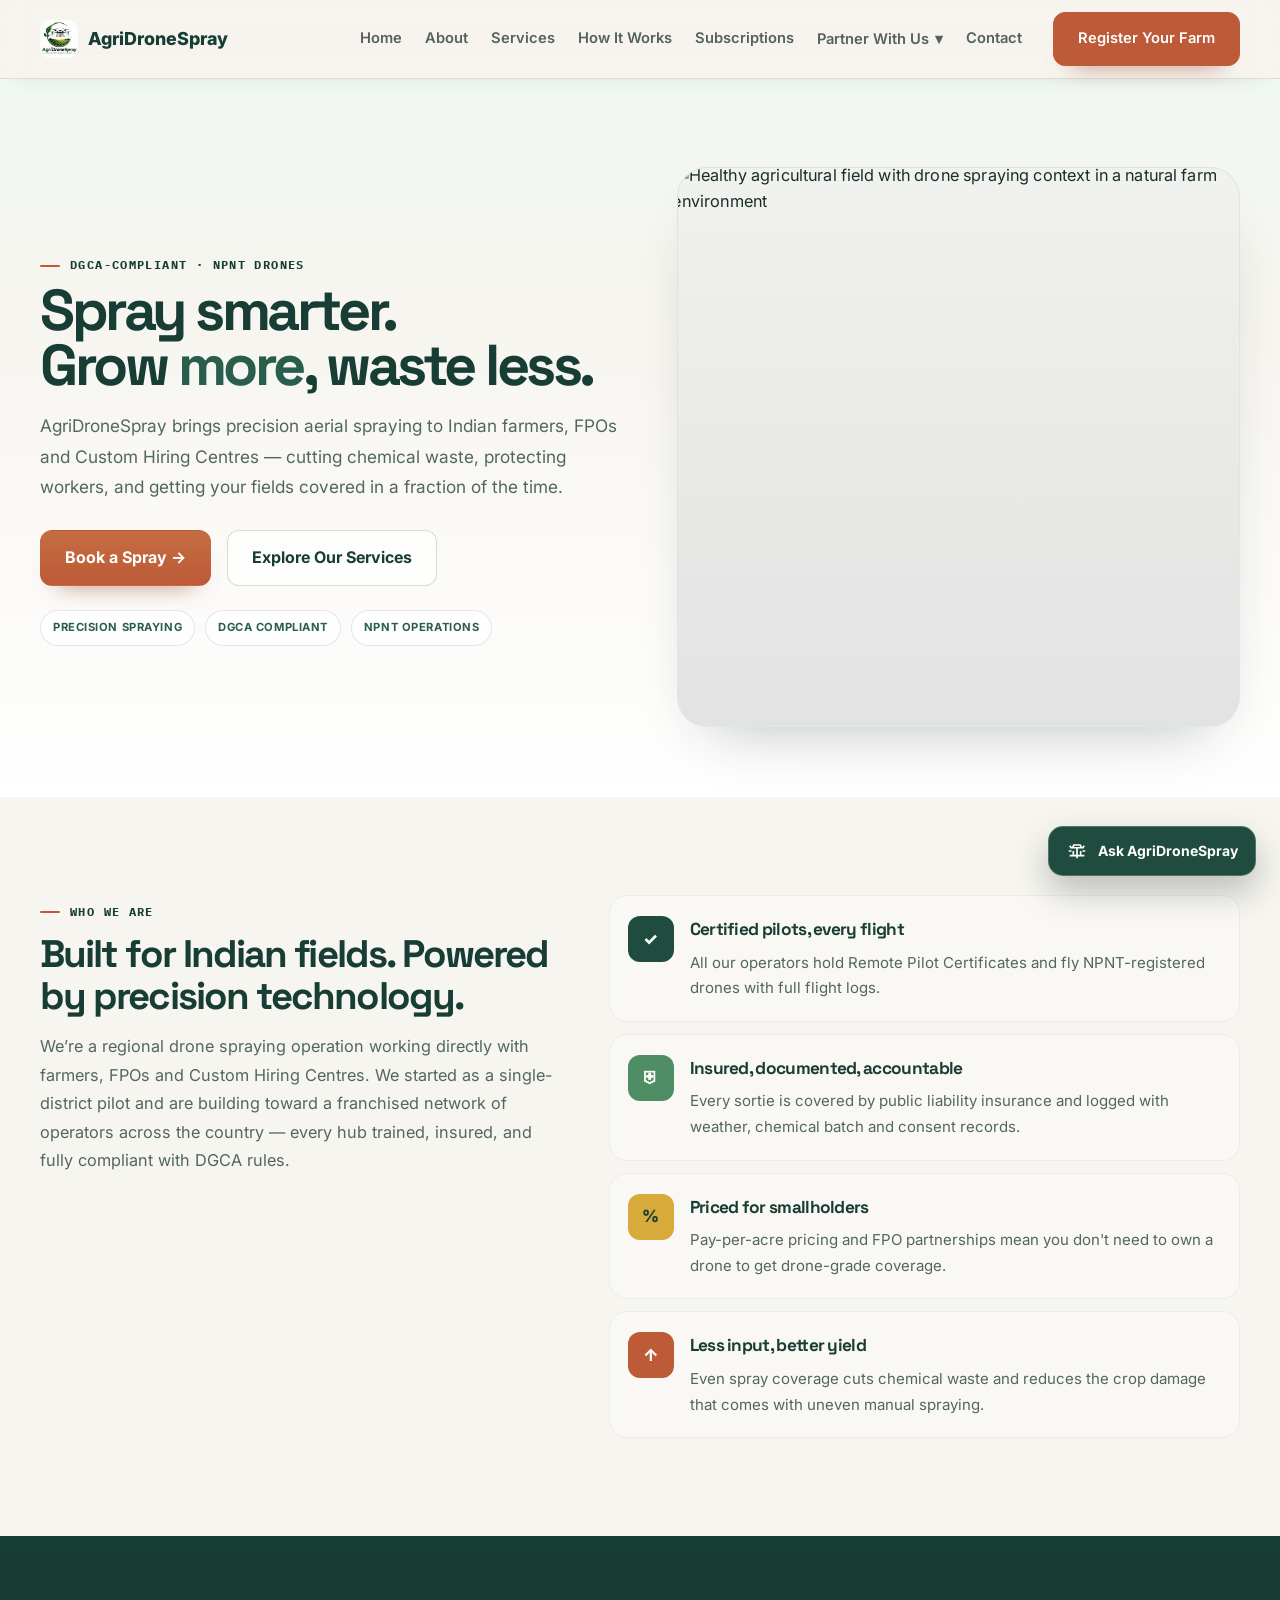
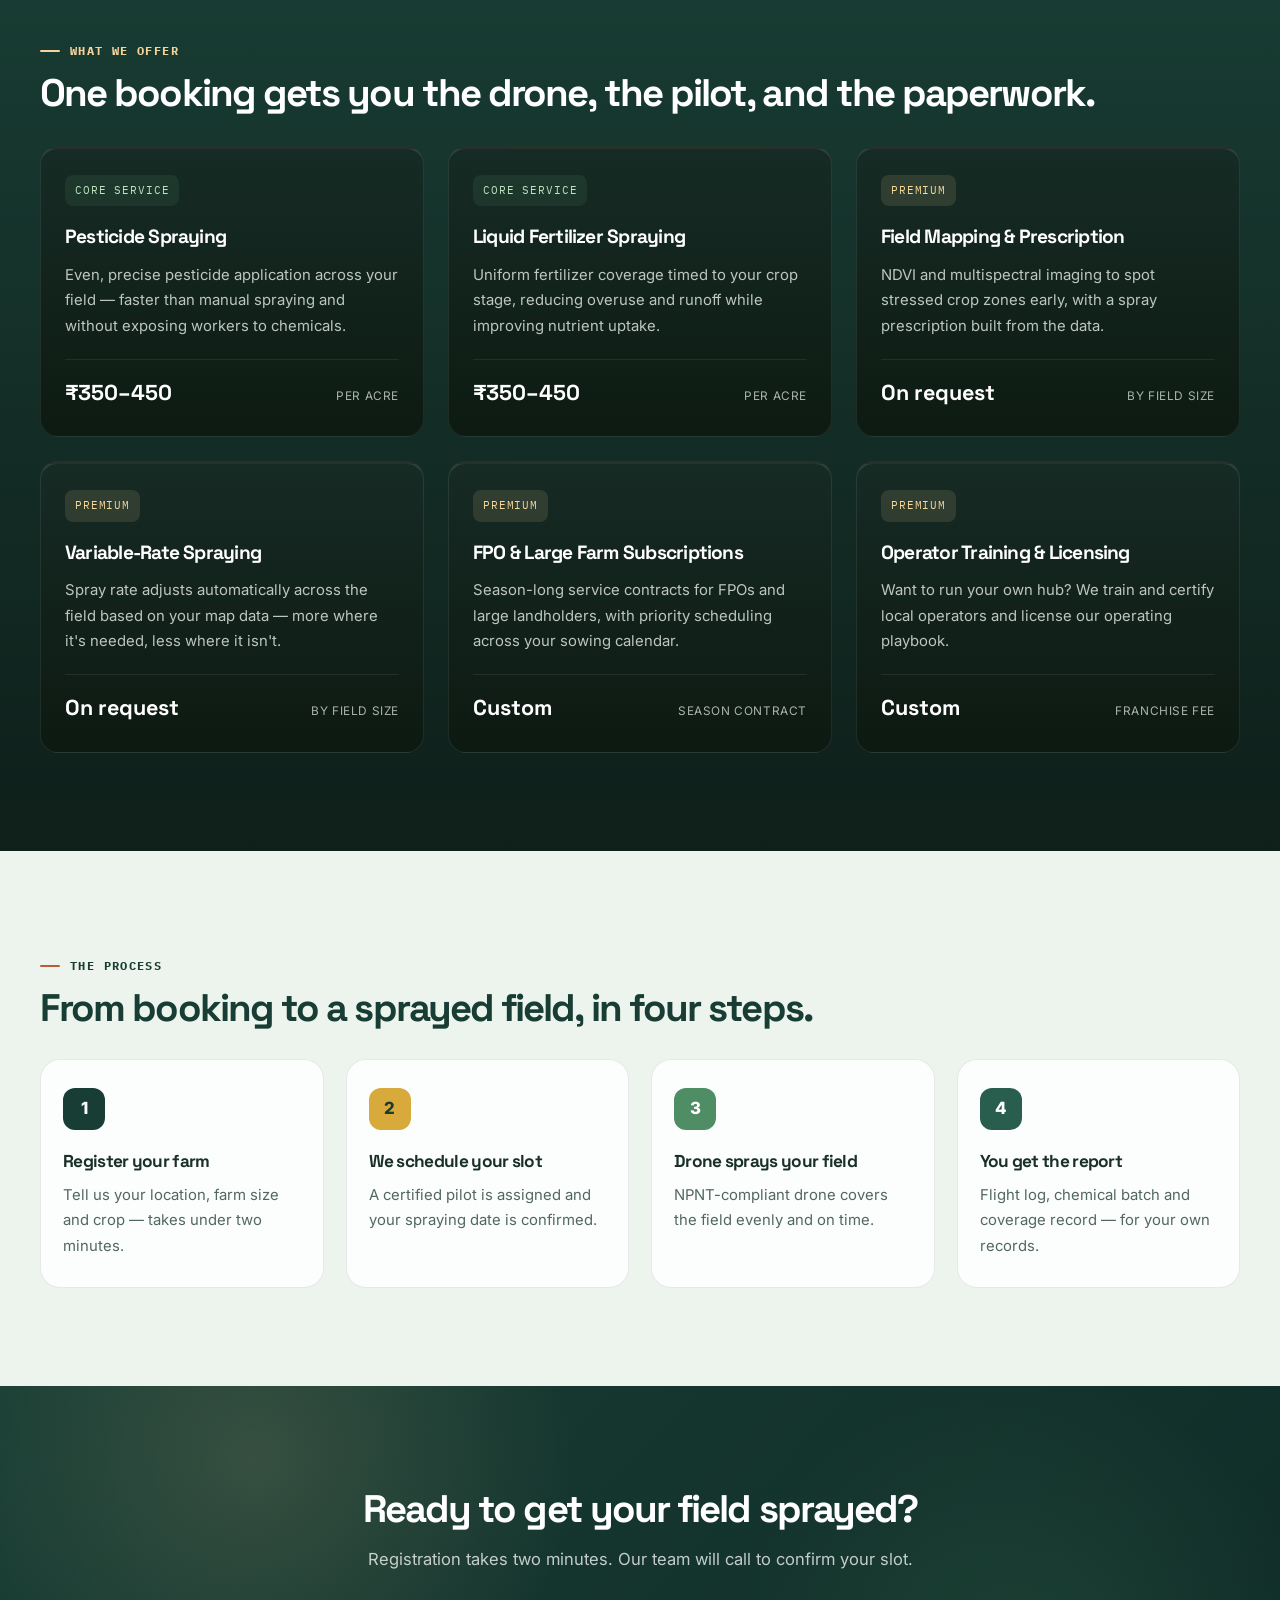
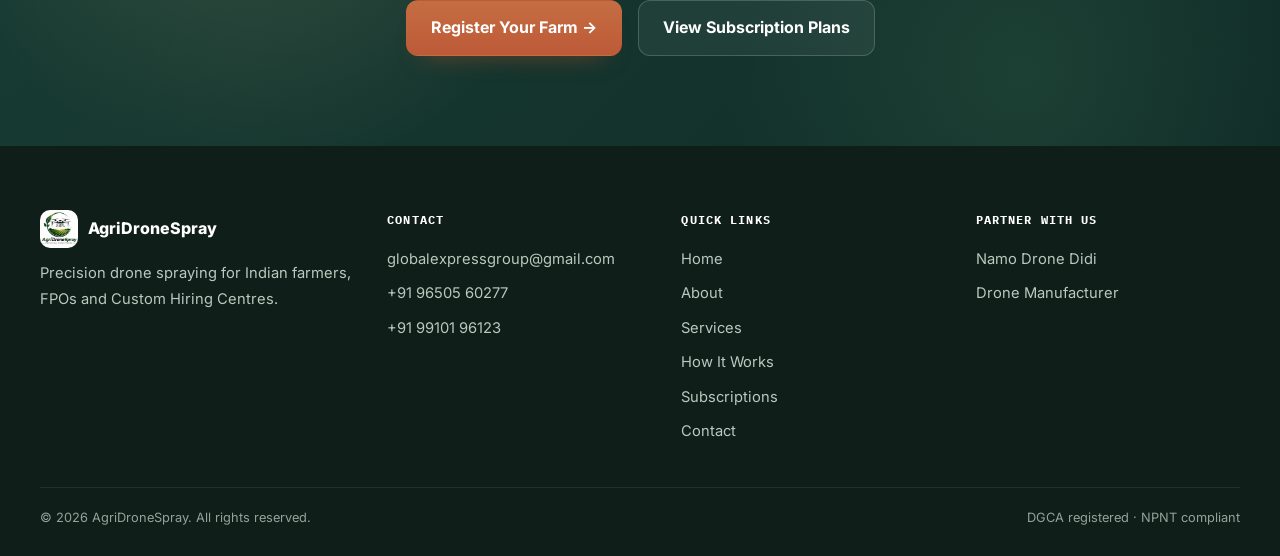
==== commit b7fc09b9: "Added ChatBot" ====
--- a/index.html
+++ b/index.html
@@ -1,4 +1,4 @@
-<!DOCTYPE html>
+﻿<!DOCTYPE html>
 <html lang="en">
 <head>
   <meta charset="UTF-8">
@@ -245,5 +245,6 @@
   </footer>
 
   <script src="script.js"></script>
+  <script src="chatbot.js"></script>
 </body>
 </html>
--- a/style.css
+++ b/style.css
@@ -231,7 +231,6 @@
 .nav-cta::after {
   display: none !important;
 }
-
 .btn {
   display: inline-flex;
   align-items: center;
@@ -1164,4 +1163,166 @@
     transition: none !important;
     scroll-behavior: auto !important;
   }
+}
+
+/* =========================================================
+   MOBILE NAVIGATION FIX
+   Keeps the mobile menu inside the header flow so it never
+   overlays the hero content. Desktop styles remain unchanged.
+   ========================================================= */
+@media (max-width: 980px) {
+  .site-header {
+    z-index: 1000;
+  }
+
+  .nav-shell {
+    flex-wrap: wrap;
+    position: relative;
+  }
+
+  .mobile-menu-toggle {
+    display: flex;
+    flex: 0 0 auto;
+  }
+
+  .site-nav {
+    position: static;
+    top: auto;
+    left: auto;
+    right: auto;
+    flex: 0 0 100%;
+    width: 100%;
+    max-width: 100%;
+    box-sizing: border-box;
+    display: none;
+    flex-direction: column;
+    align-items: stretch;
+    justify-content: flex-start;
+    gap: 2px;
+    margin: 0;
+    padding: 14px 0 18px;
+    background: var(--off-white, #f7f5f0);
+    border: 0;
+    border-top: 1px solid var(--line);
+    border-radius: 0;
+    box-shadow: none;
+    overflow: visible;
+  }
+
+  .site-nav.open {
+    display: flex;
+  }
+
+  .site-nav>a,
+  .site-nav .dropdown-toggle {
+    width: 100%;
+    min-height: 48px;
+    box-sizing: border-box;
+    display: flex;
+    align-items: center;
+    justify-content: flex-start;
+    padding: 12px 4px;
+    opacity: 1;
+    border-radius: 10px;
+  }
+
+  .site-nav>a::after,
+  .site-nav .dropdown-toggle::after {
+    display: none;
+  }
+
+  .site-nav>a:hover,
+  .site-nav>a:focus-visible,
+  .site-nav .dropdown-toggle:hover,
+  .site-nav .dropdown-toggle:focus-visible {
+    background: rgba(24, 61, 52, 0.06);
+  }
+
+  .site-nav .dropdown {
+    width: 100%;
+  }
+
+  .site-nav .dropdown-toggle {
+    cursor: pointer;
+    gap: 8px;
+  }
+
+  .site-nav .dropdown-menu {
+    position: static;
+    top: auto;
+    left: auto;
+    min-width: 0;
+    width: 100%;
+    box-sizing: border-box;
+    margin: 2px 0 6px;
+    padding: 6px;
+    background: rgba(255, 255, 255, 0.98);
+    border: 1px solid var(--line);
+    border-radius: 12px;
+    box-shadow: none;
+    opacity: 1;
+    transform: none;
+    animation: none;
+  }
+
+  .site-nav .dropdown.open .dropdown-menu {
+    display: flex;
+  }
+
+  .site-nav .dropdown-menu a {
+    min-height: 48px;
+    box-sizing: border-box;
+    display: flex;
+    flex-direction: column;
+    justify-content: center;
+    padding: 10px 12px;
+    border-radius: 9px;
+  }
+
+  .site-nav .dropdown-menu a:hover,
+  .site-nav .dropdown-menu a:focus-visible {
+    background: var(--green-100);
+  }
+
+  .site-nav .nav-cta,
+  .site-nav>.nav-cta {
+    width: 100%;
+    min-height: 50px;
+    justify-content: center;
+    margin: 8px 0 0;
+    padding: 13px 20px;
+    border-radius: 12px;
+  }
+}
+
+@media (max-width: 680px) {
+  .nav-shell {
+    min-height: 70px;
+    gap: 12px;
+  }
+
+  .brand {
+    min-width: 0;
+    font-size: 1rem;
+  }
+
+  .brand-mark {
+    width: 36px;
+    height: 36px;
+  }
+
+  .mobile-menu-toggle {
+    width: 44px;
+    height: 44px;
+    flex: 0 0 44px;
+  }
+
+  .site-nav {
+    padding: 12px 0 16px;
+  }
+
+  .site-nav>a,
+  .site-nav .dropdown-toggle {
+    min-height: 46px;
+  }
 }
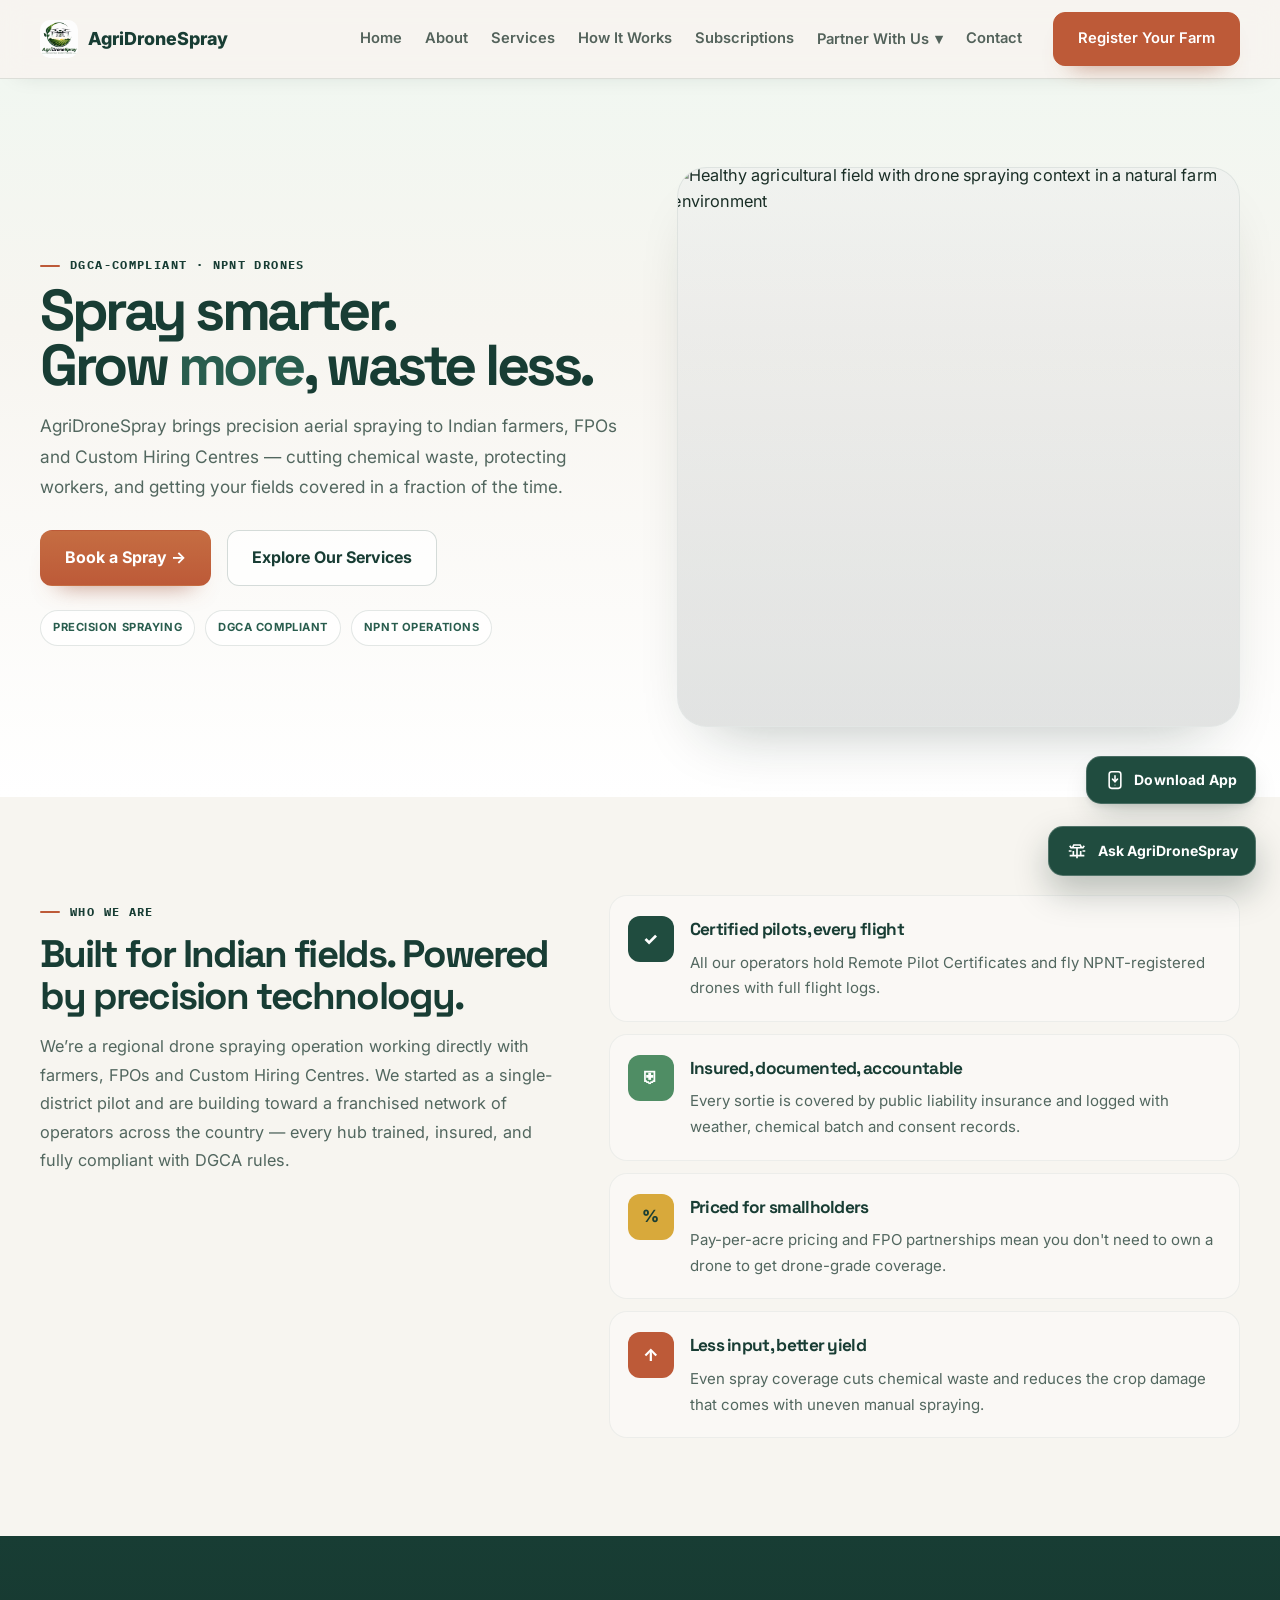
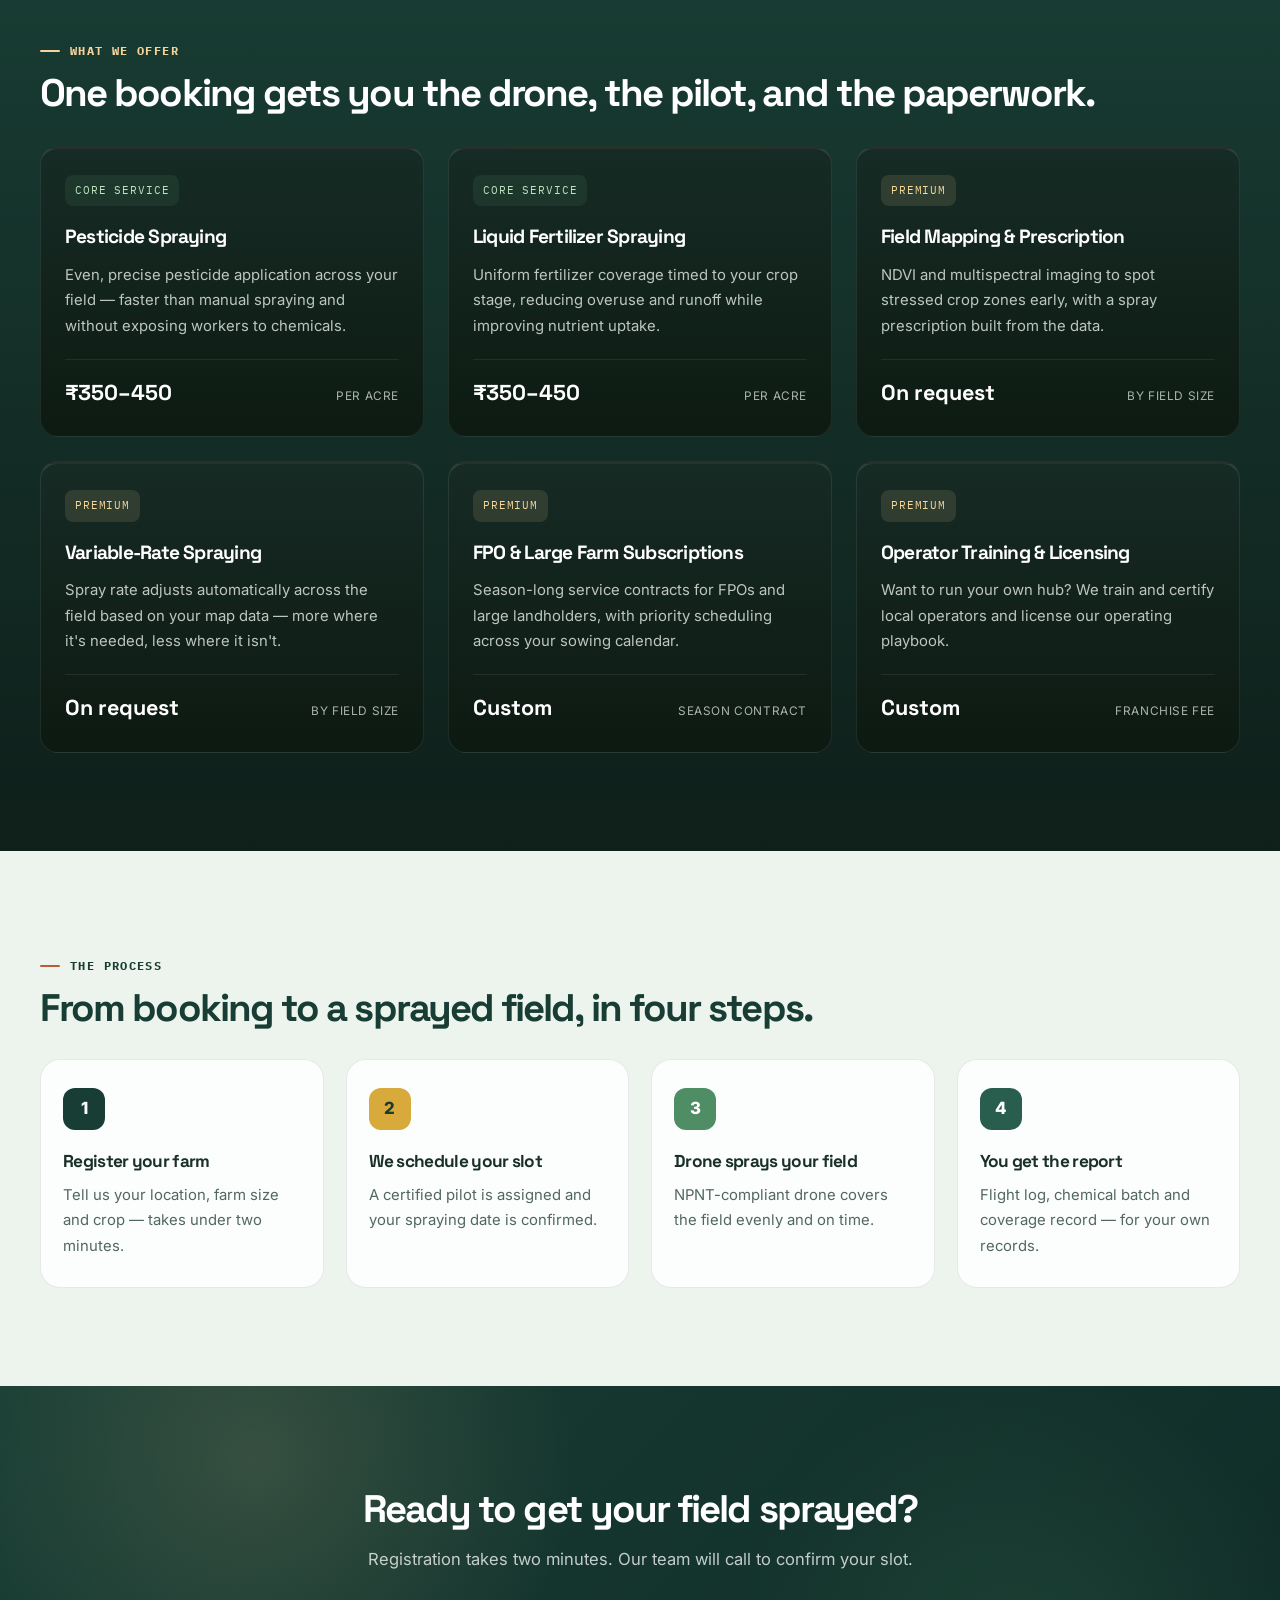
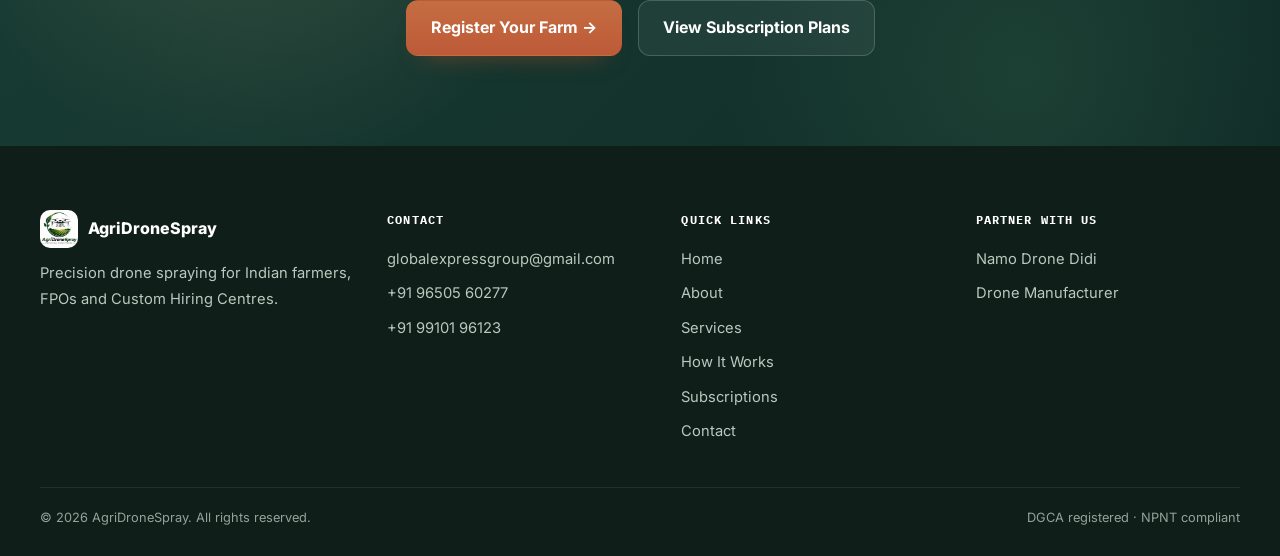
==== commit 62b940e7: "Added download CTA button" ====
--- a/index.html
+++ b/index.html
@@ -1,4 +1,4 @@
-﻿<!DOCTYPE html>
+<!DOCTYPE html>
 <html lang="en">
 <head>
   <meta charset="UTF-8">
@@ -244,6 +244,37 @@
     </div>
   </footer>
 
+  <!-- ============================================================
+       AgriDroneSpray App Download CTA
+       Floating pill above the "Ask AgriDroneSpray" chatbot.
+       z-index 999 keeps it safely below the chatbot (z 1000/1001).
+       ============================================================ -->
+  <a
+    id="ads-app-download-cta"
+    class="ads-app-download-cta"
+    href="/AgriDroneSpray.apk"
+    download="AgriDroneSpray.apk"
+    aria-label="Download AgriDroneSpray Android App"
+  >
+    <!-- Smartphone + download arrow SVG icon -->
+    <svg
+      class="ads-app-cta-icon"
+      viewBox="0 0 24 24"
+      aria-hidden="true"
+      fill="none"
+      stroke="currentColor"
+      stroke-width="1.9"
+      stroke-linecap="round"
+      stroke-linejoin="round"
+    >
+      <rect x="5" y="2" width="14" height="20" rx="3" ry="3"/>
+      <line x1="12" y1="7" x2="12" y2="14"/>
+      <polyline points="9 11 12 14 15 11"/>
+      <circle cx="12" cy="18" r="0.6" fill="currentColor" stroke="none"/>
+    </svg>
+    <span class="ads-app-cta-label">Download App</span>
+  </a>
+
   <script src="script.js"></script>
   <script src="chatbot.js"></script>
 </body>
--- a/style.css
+++ b/style.css
@@ -1325,4 +1325,169 @@
   .site-nav .dropdown-toggle {
     min-height: 46px;
   }
+}
+
+/* =============================================================
+   AgriDroneSpray App Download CTA — Floating Button
+   Scoped with .ads-app-download-cta / .ads-app-cta-* prefixes.
+   z-index: 999 keeps it BELOW the chatbot (z-index: 1000/1001).
+   Chatbot: right:24px bottom:24px, height ~54px → gap 16px
+   Desktop bottom offset: 24 + 54 + 16 = 94px ≈ 96px
+   ============================================================= */
+
+.ads-app-download-cta {
+  /* Positioning — right side, above chatbot */
+  position: fixed;
+  right: 24px;
+  bottom: 96px;
+  z-index: 999;
+
+  /* Layout */
+  display: inline-flex;
+  align-items: center;
+  gap: 9px;
+
+  /* Sizing & shape */
+  padding: 13px 18px;
+  border-radius: 15px;
+
+  /* Colours — match existing dark green system */
+  background: var(--green-800);        /* #204c3f */
+  color: var(--white);
+
+  /* Border — subtle definition, consistent with chatbot launcher */
+  border: 1px solid rgba(255, 255, 255, 0.18);
+
+  /* Shadow — same family as chatbot launcher */
+  box-shadow:
+    0 14px 32px -12px rgba(17, 39, 31, 0.32),
+    0 4px 10px -4px rgba(17, 39, 31, 0.18);
+
+  /* Typography */
+  font-family: 'Inter', sans-serif;
+  font-size: 0.875rem;      /* 14px */
+  font-weight: 700;
+  line-height: 1.2;
+  text-decoration: none;
+  white-space: nowrap;
+
+  /* Transition — 250ms, matches .btn and .ads-chat-launcher */
+  transition:
+    transform 0.25s ease,
+    background 0.25s ease,
+    box-shadow 0.25s ease;
+
+  /* Ensure no text-decoration underline from base <a> reset */
+  cursor: pointer;
+}
+
+/* Hover: slight lift + deeper shadow + darker green */
+.ads-app-download-cta:hover {
+  background: var(--green-900);        /* #183d34 */
+  transform: translateY(-3px);
+  box-shadow:
+    0 20px 40px -14px rgba(17, 39, 31, 0.38),
+    0 6px 14px -6px rgba(17, 39, 31, 0.22);
+}
+
+/* Active: snap back */
+.ads-app-download-cta:active {
+  transform: translateY(0);
+  box-shadow:
+    0 8px 18px -10px rgba(17, 39, 31, 0.28);
+}
+
+/* Focus — keyboard accessible, matches :focus-visible in base CSS */
+.ads-app-download-cta:focus-visible {
+  outline: 3px solid var(--green-900);
+  outline-offset: 3px;
+  background: var(--green-900);
+}
+
+/* ── Icon ── */
+.ads-app-cta-icon {
+  width: 20px;
+  height: 20px;
+  flex-shrink: 0;
+
+  /* Subtle terracotta tint on the download arrow on hover */
+  transition: transform 0.25s ease, color 0.25s ease;
+}
+
+/* Micro-interaction: download arrow nudges down on hover */
+.ads-app-download-cta:hover .ads-app-cta-icon {
+  transform: translateY(2px);
+}
+
+/* ── Label ── */
+.ads-app-cta-label {
+  display: inline-block;
+  letter-spacing: 0.01em;
+}
+
+/* =============================================================
+   RESPONSIVE — Mobile ≤ 600px
+   Matches chatbot's mobile breakpoint (right:16px bottom:16px)
+   Chatbot mobile: border-radius:50%, height ~54px estimate
+   Mobile bottom offset: 16 + 54 + 14 = 84px
+   Compact pill — icon + short label, minimum 48px touch target
+   ============================================================= */
+@media (max-width: 600px) {
+  .ads-app-download-cta {
+    right: 16px;
+    bottom: 84px;
+
+    /* Compact pill — keep label, shrink padding */
+    padding: 13px 14px;
+    border-radius: 50px;     /* pill shape on mobile */
+    gap: 7px;
+
+    /* Minimum 48px touch target height */
+    min-height: 48px;
+  }
+
+  .ads-app-cta-label {
+    font-size: 0.8125rem;  /* 13px */
+  }
+
+  .ads-app-cta-icon {
+    width: 18px;
+    height: 18px;
+  }
+}
+
+/* Very small screens — icon-only to save space */
+@media (max-width: 360px) {
+  .ads-app-download-cta {
+    padding: 14px;
+    border-radius: 50%;
+    gap: 0;
+    min-width: 48px;
+    min-height: 48px;
+    justify-content: center;
+  }
+
+  .ads-app-cta-label {
+    display: none;
+  }
+}
+
+/* Tablet tweaks 601–980px — slightly reduce gap */
+@media (min-width: 601px) and (max-width: 980px) {
+  .ads-app-download-cta {
+    bottom: 96px;   /* same as desktop — chatbot stays at bottom:24px */
+    right: 24px;
+  }
+}
+
+/* Honour prefers-reduced-motion */
+@media (prefers-reduced-motion: reduce) {
+  .ads-app-download-cta,
+  .ads-app-cta-icon {
+    transition: none !important;
+  }
+
+  .ads-app-download-cta:hover .ads-app-cta-icon {
+    transform: none !important;
+  }
 }
